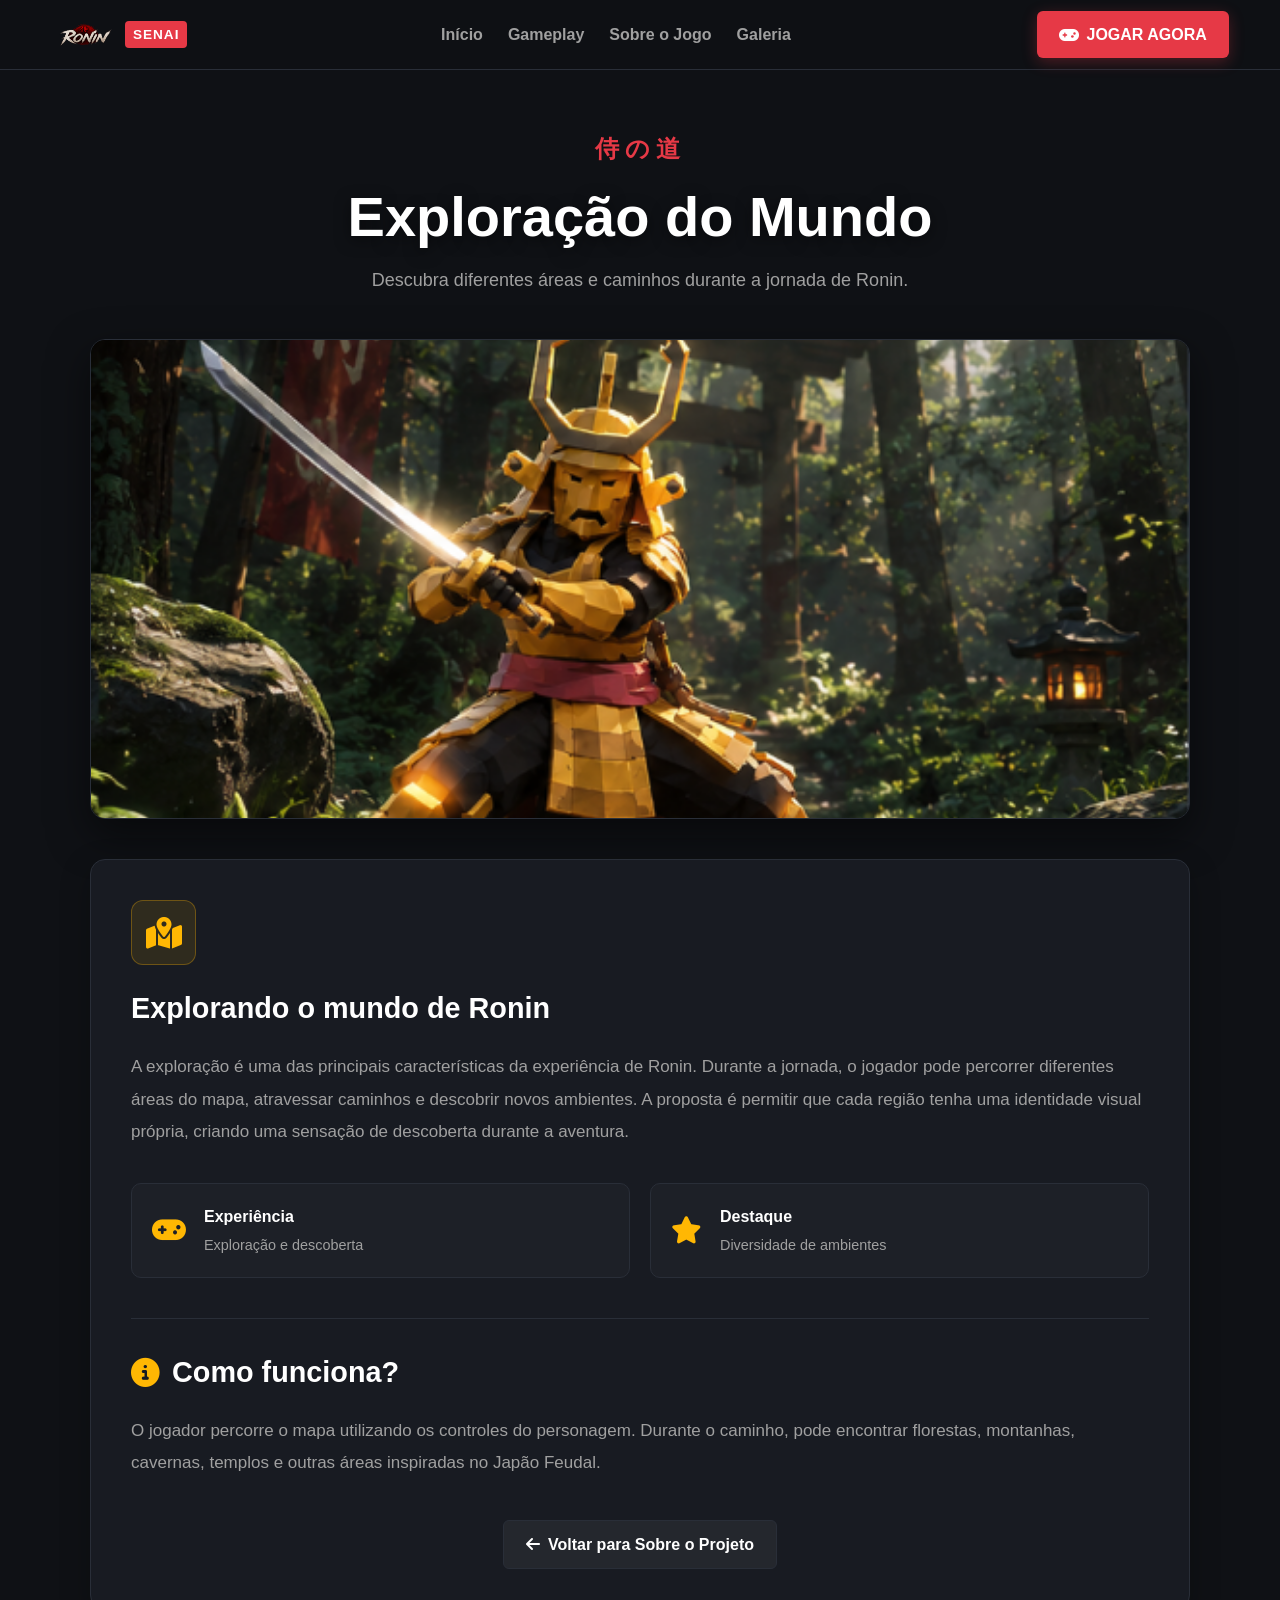
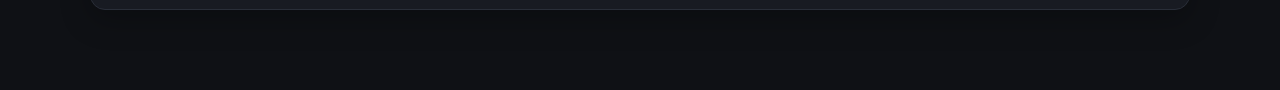
==== detalhes.html @ 8f9acdc6 "ronin" ====
<!DOCTYPE html>
<html lang="pt-BR">

<head>

    <meta charset="UTF-8">

    <meta name="viewport" content="width=device-width, initial-scale=1.0">

    <title>RONIN - Detalhes</title>

    <link rel="icon"
          type="image/png"
          href="capa-logo.img/icone_ronin.png">

    <link rel="stylesheet"
          href="style.css">

    <link rel="stylesheet"
          href="detalhes.css">

    <link rel="stylesheet"
          href="https://cdnjs.cloudflare.com/ajax/libs/font-awesome/6.4.0/css/all.min.css">

</head>


<body>


    <!-- =====================================================
         SAKURA
         ===================================================== -->

    <canvas id="sakuraCanvas"></canvas>


    <!-- =====================================================
         NAVBAR
         ===================================================== -->

    <nav class="navbar">

        <div class="logo">

            <img src="logo-ronin.img/logo.png"
                 alt="Logo SENAI"
                 class="senai-logo"
                 onerror="this.style.display='none'">

            <span class="senai-badge">
                SENAI
            </span>

            <span class="game-title">
              
            </span>

        </div>


        <ul class="nav-links">

            <li>
                <a href="index.html#inicio">
                    Início
                </a>
            </li>

            <li>
                <a href="index.html#gameplay">
                    Gameplay
                </a>
            </li>

            <li>
                <a href="index.html#sobre">
                    Sobre o Jogo
                </a>
            </li>

            <li>
                <a href="index.html#galeria">
                    Galeria
                </a>
            </li>

        </ul>


        <a href="https://drive.google.com/drive/folders/18boa3KaS38dM6yq_KR6sW7Q8WxPp-STQ?usp=drive_link"
           target="_blank"
           class="btn-primary">

            <i class="fa-solid fa-gamepad"></i>

            JOGAR AGORA

        </a>

    </nav>


    <!-- =====================================================
         CONTEÚDO
         ===================================================== -->

    <main class="detalhes-container">


        <!-- CABEÇALHO -->

        <header class="detalhes-header">

            <span class="sub-kanji" id="tema-kanji">
                侍の道
            </span>

            <h1 id="tema-titulo">
                Sobre Ronin
            </h1>

            <p id="tema-subtitulo">
                Conheça mais sobre este elemento do jogo.
            </p>

        </header>


        <!-- IMAGEM -->

        <div class="detalhes-imagem">

            <img id="tema-imagem"
                 src="capa.img/capa.png"
                 alt="Imagem do jogo Ronin">

        </div>


        <!-- TEXTO PRINCIPAL -->

        <section class="detalhes-texto">

            <div class="detalhes-icon">

                <i id="tema-icone"
                   class="fa-solid fa-scroll"></i>

            </div>


            <h2 id="tema-secao">
                Sobre este elemento
            </h2>


            <p id="tema-descricao">
                Carregando informações...
            </p>


            <!-- INFORMAÇÕES -->

            <div class="informacoes-grid">

                <div class="info-box">

                    <i class="fa-solid fa-gamepad"></i>

                    <div>

                        <strong>
                            Experiência
                        </strong>

                        <span id="tema-experiencia">
                            Exploração e aventura
                        </span>

                    </div>

                </div>


                <div class="info-box">

                    <i class="fa-solid fa-star"></i>

                    <div>

                        <strong>
                            Destaque
                        </strong>

                        <span id="tema-destaque">
                            Mundo inspirado no Japão Feudal
                        </span>

                    </div>

                </div>


            </div>


            <!-- COMO FUNCIONA -->

            <h2 class="subtitulo-detalhes">

                <i class="fa-solid fa-circle-info"></i>

                Como funciona?

            </h2>


            <p id="tema-como-funciona">
                Informações sobre o elemento do jogo.
            </p>


            <!-- VOLTAR -->

            <div class="detalhes-voltar">

                <a href="index.html#sobre"
                   class="btn-secondary">

                    <i class="fa-solid fa-arrow-left"></i>

                    Voltar para Sobre o Projeto

                </a>

            </div>

        </section>

    </main>


    <!-- =====================================================
         JAVASCRIPT
         ===================================================== -->

    <script src="detalhes.js"></script>

    <script src="main.js"></script>


</body>

</html>
---- style.css ----
/* ==========================================================================
   RONIN - O CAMINHO DO GUERREIRO
   STYLE.CSS COMPLETO
   ========================================================================== */


/* ==========================================================================
   1. VARIÁVEIS
   ========================================================================== */

   :root {
    --bg-dark: #0f1115;
    --bg-card: #181b22;
    --bg-card-hover: #1d2129;
    --bg-modal: #14171d;

    --red-primary: #e63946;
    --red-hover: #c1121f;

    --gold: #ffb703;
    --gold-hover: #ffc533;

    --text-main: #f1f1f1;
    --text-muted: #a0a0a0;

    --border-color: #292e38;

    --max-width: 1200px;
}


/* ==========================================================================
   2. RESET
   ========================================================================== */

* {
    margin: 0;
    padding: 0;
    box-sizing: border-box;

    font-family:
        'Segoe UI',
        Tahoma,
        Geneva,
        Verdana,
        sans-serif;
}

html {
    scroll-behavior: smooth;
    scroll-padding-top: 70px;
}

body {
    background-color: var(--bg-dark);
    color: var(--text-main);

    line-height: 1.6;

    overflow-x: hidden;
}

a {
    color: inherit;
}

img {
    max-width: 100%;
}


/* ==========================================================================
   3. NAVBAR
   ========================================================================== */

.navbar {
    position: fixed;

    top: 0;
    left: 0;

    width: 100%;
    height: 70px;

    display: flex;
    align-items: center;
    justify-content: space-between;

    padding: 0 4%;

    background: rgba(15, 17, 21, 0.96);

    backdrop-filter: blur(10px);

    border-bottom: 1px solid var(--border-color);

    z-index: 1000;
}


/* LOGO */

.logo {
    display: flex;
    align-items: center;

    gap: 8px;

    white-space: nowrap;
}

.senai-logo {
    height: 24px;
    width: auto;

    object-fit: contain;
}

.senai-badge {
    background: var(--red-primary);

    color: #fff;

    padding: 3px 8px;

    font-weight: 800;

    border-radius: 4px;

    font-size: 0.85rem;

    letter-spacing: 1px;
}

.game-title {
    font-size: 1.4rem;

    font-weight: 900;

    letter-spacing: 2px;

    color: #fff;
}


/* LINKS */

.nav-links {
    display: flex;
    align-items: center;

    list-style: none;

    gap: 25px;
}

.nav-links a {
    color: var(--text-muted);

    text-decoration: none;

    font-weight: 600;

    transition: color 0.3s ease;
}

.nav-links a:hover {
    color: var(--gold);
}


/* ==========================================================================
   4. BOTÕES
   ========================================================================== */

.btn-primary,
.btn-hero {
    background-color: var(--red-primary);

    color: #fff;

    border: none;

    padding: 11px 22px;

    font-weight: 700;

    border-radius: 6px;

    cursor: pointer;

    transition: all 0.3s ease;

    display: inline-flex;

    align-items: center;

    justify-content: center;

    gap: 8px;

    box-shadow:
        0 4px 15px rgba(230, 57, 70, 0.3);

    text-decoration: none;
}

.btn-primary:hover,
.btn-hero:hover {
    background-color: var(--red-hover);

    transform: translateY(-2px);

    box-shadow:
        0 6px 20px rgba(230, 57, 70, 0.5);
}

.btn-secondary {
    background: rgba(255, 255, 255, 0.05);

    color: #fff;

    border: 1px solid var(--border-color);

    padding: 11px 22px;

    border-radius: 6px;

    text-decoration: none;

    font-weight: 600;

    display: inline-flex;

    align-items: center;

    justify-content: center;

    gap: 8px;

    transition: all 0.3s ease;
}

.btn-secondary:hover {
    border-color: var(--gold);

    color: var(--gold);

    background: rgba(255, 183, 3, 0.1);
}


/* ==========================================================================
   5. HERO / BANNER
   ========================================================================== */

.hero {
    position: relative;

    width: 100%;

    height: calc(100vh - 70px);

    min-height: 600px;

    margin-top: 70px;

    display: flex;

    align-items: center;

    justify-content: center;

    text-align: center;

    overflow: hidden;

    padding: 0;
}


/* FUNDO */

.hero-bg-wrapper {
    position: absolute;

    inset: 0;

    width: 100%;
    height: 100%;

    z-index: 1;

    overflow: hidden;
}


/* IMAGEM DO BANNER */

.hero-bg-img {
    position: absolute;

    inset: 0;

    width: 100%;
    height: 100%;

    object-fit: cover;

    object-position: center center;

    transform: scale(1.03);
}


/* CAMADA ESCURA */

.hero-overlay {
    position: absolute;

    inset: 0;

    width: 100%;
    height: 100%;

    background:
        linear-gradient(
            to bottom,
            rgba(15, 17, 21, 0.15) 0%,
            rgba(15, 17, 21, 0.35) 45%,
            rgba(15, 17, 21, 0.85) 85%,
            var(--bg-dark) 100%
        );

    z-index: 2;
}


/* TEXTO */

.hero-content {
    position: relative;

    z-index: 3;

    width: 100%;

    max-width: 900px;

    padding: 20px;
}

.sub-kanji {
    display: block;

    color: var(--red-primary);

    font-size: 1.5rem;

    letter-spacing: 6px;

    font-weight: 800;

    margin-bottom: 8px;
}

.hero h1 {
    font-size: clamp(2.2rem, 5vw, 4rem);

    font-weight: 900;

    line-height: 1.1;

    letter-spacing: 2px;

    margin-bottom: 20px;

    color: #fff;

    text-shadow:
        0 4px 12px rgba(0, 0, 0, 0.9);
}

.hero p {
    max-width: 700px;

    margin: 0 auto 28px;

    font-size: 1.1rem;

    color: #e0e0e0;

    text-shadow:
        0 2px 5px rgba(0, 0, 0, 0.9);
}

.hero-buttons {
    display: flex;

    justify-content: center;

    align-items: center;

    gap: 15px;

    flex-wrap: wrap;
}


/* ==========================================================================
   6. SEÇÕES
   ========================================================================== */

.container {
    width: 100%;

    max-width: var(--max-width);

    margin: 0 auto;

    padding: 80px 5%;
}

.container h2 {
    font-size: 2rem;

    margin-bottom: 10px;

    display: flex;

    align-items: center;

    gap: 12px;

    color: #fff;
}

.container h2 i {
    color: var(--gold);
}

.subtitle {
    color: var(--text-muted);

    margin-bottom: 30px;
}


/* ==========================================================================
   7. GAMEPLAY / VÍDEO
   ========================================================================== */

.video-section {
    width: 100%;
}

.video-section h2 {
    margin-bottom: 30px;
}

.video-wrapper {
    width: 100%;
}

.trailer-container {
    width: 100%;

    max-width: 900px;

    margin: 0 auto;

    background: var(--bg-card);

    padding: 10px;

    border: 1px solid var(--border-color);

    border-radius: 12px;

    box-shadow:
        0 10px 30px rgba(0, 0, 0, 0.5);

    overflow: hidden;
}

.trailer-container video {
    width: 100%;

    display: block;

    border-radius: 8px;

    background: #000;

    max-height: 550px;
}


/* ==========================================================================
   8. CARDS
   ========================================================================== */

.cards-grid {
    width: 100%;

    display: grid;

    grid-template-columns:
        repeat(3, minmax(0, 1fr));

    gap: 24px;

    margin-top: 30px;
}


/* LINK */

.card-link {
    display: block;

    width: 100%;

    text-decoration: none;

    color: inherit;
}


/* CARD */

.card {
    width: 100%;

    min-height: 250px;

    background: var(--bg-card);

    padding: 30px;

    border-radius: 12px;

    border: 1px solid var(--border-color);

    display: flex;

    flex-direction: column;

    justify-content: flex-start;

    transition:
        transform 0.3s ease,
        border-color 0.3s ease,
        background 0.3s ease,
        box-shadow 0.3s ease;

    cursor: pointer;
}

.card-link:hover .card {
    transform: translateY(-7px);

    background: var(--bg-card-hover);

    border-color: var(--gold);

    box-shadow:
        0 12px 30px rgba(0, 0, 0, 0.35);
}


/* ÍCONE */

.card .icon {
    display: block;

    font-size: 2.2rem;

    color: var(--gold);

    margin-bottom: 20px;

    transition:
        transform 0.3s ease;
}

.card-link:hover .icon {
    transform: scale(1.1);
}


/* TÍTULO */

.card h3 {
    margin-bottom: 12px;

    font-size: 1.3rem;

    line-height: 1.3;

    color: #fff;
}


/* TEXTO */

.card p {
    color: var(--text-muted);

    font-size: 0.95rem;

    line-height: 1.7;
}


/* ==========================================================================
   9. GALERIA
   ========================================================================== */

#galeria {
    width: 100%;

    max-width: var(--max-width);

    margin: 0 auto;

    clear: both;
}

.gallery-grid {
    width: 100%;

    display: grid;

    grid-template-columns:
        repeat(3, minmax(0, 1fr));

    gap: 20px;

    margin-top: 30px;
}

.gallery-card {
    width: 100%;

    background: var(--bg-card);

    border-radius: 10px;

    overflow: hidden;

    border: 1px solid var(--border-color);

    transition:
        transform 0.3s ease,
        box-shadow 0.3s ease,
        border-color 0.3s ease;
}

.gallery-card:hover {
    transform: translateY(-5px);

    box-shadow:
        0 8px 25px rgba(0, 0, 0, 0.5);

    border-color: var(--gold);
}

.gallery-card img {
    width: 100%;

    height: 220px;

    object-fit: cover;

    display: block;

    cursor: zoom-in;

    transition:
        transform 0.4s ease,
        filter 0.3s ease;
}

.gallery-card:hover img {
    transform: scale(1.04);

    filter: brightness(1.08);
}

.gallery-card span {
    display: block;

    padding: 14px;

    font-size: 0.9rem;

    font-weight: 600;

    color: var(--text-main);

    text-align: center;

    background: var(--bg-card);
}


/* ==========================================================================
   10. MODAIS
   ========================================================================== */

.modal {
    display: none;

    position: fixed;

    inset: 0;

    width: 100%;
    height: 100%;

    background:
        rgba(0, 0, 0, 0.88);

    backdrop-filter: blur(5px);

    z-index: 2000;

    justify-content: center;

    align-items: center;

    padding: 20px;
}


/* ==========================================================================
   11. MODAL DO JOGO
   ========================================================================== */

.modal-content {
    background: var(--bg-modal);

    border: 1px solid var(--border-color);

    border-radius: 12px;

    width: 100%;

    max-width: 850px;

    padding: 20px;

    box-shadow:
        0 10px 30px rgba(0, 0, 0, 0.8);
}

.modal-header {
    display: flex;

    justify-content: space-between;

    align-items: center;

    margin-bottom: 15px;
}

.modal-header h3 {
    color: var(--gold);

    display: flex;

    align-items: center;

    gap: 10px;
}

.close-btn {
    background: none;

    border: none;

    color: var(--text-muted);

    font-size: 2rem;

    cursor: pointer;

    line-height: 1;

    transition: color 0.2s;
}

.close-btn:hover {
    color: var(--red-primary);
}


/* ==========================================================================
   12. CANVAS DO JOGO
   ========================================================================== */

.game-container {
    width: 100%;

    aspect-ratio: 16 / 9;

    background: #000;

    border-radius: 8px;

    overflow: hidden;

    box-shadow:
        inset 0 0 10px rgba(0, 0, 0, 0.8);
}

#gameCanvas {
    width: 100%;

    height: 100%;

    display: block;
}

.controls-info {
    margin-top: 15px;

    display: flex;

    gap: 25px;

    color: var(--text-muted);

    font-size: 0.9rem;

    background:
        rgba(0, 0, 0, 0.3);

    padding: 10px 15px;

    border-radius: 6px;
}


/* ==========================================================================
   13. MODAL DE IMAGEM DA GALERIA
   ========================================================================== */

/*
   O JavaScript coloca display: flex quando a imagem é aberta.
   Por isso não colocamos display:flex aqui.
*/

#modal-img {
    position: fixed;

    inset: 0;

    width: 100%;
    height: 100%;

    background:
        rgba(0, 0, 0, 0.94);

    backdrop-filter: blur(7px);

    z-index: 9999;

    align-items: center;

    justify-content: center;

    padding: 40px;

    cursor: zoom-out;
}


/* IMAGEM AMPLIADA */

#img-ampliada {
    display: block;

    max-width: 90vw;

    max-height: 88vh;

    width: auto;

    height: auto;

    object-fit: contain;

    border-radius: 12px;

    border: 2px solid var(--border-color);

    box-shadow:
        0 15px 50px rgba(0, 0, 0, 0.9);

    cursor: default;

    animation:
        aparecerImagem 0.3s ease;
}


/* BOTÃO X */

.close-btn-img {
    position: absolute;

    top: 20px;

    right: 30px;

    width: 50px;

    height: 50px;

    display: flex;

    align-items: center;

    justify-content: center;

    color: #fff;

    background:
        rgba(0, 0, 0, 0.45);

    border: 1px solid
        rgba(255, 255, 255, 0.2);

    border-radius: 50%;

    font-size: 38px;

    font-weight: 300;

    line-height: 1;

    cursor: pointer;

    z-index: 10000;

    transition:
        background 0.2s ease,
        color 0.2s ease,
        transform 0.2s ease;
}

.close-btn-img:hover {
    background: var(--red-primary);

    color: #fff;

    transform: scale(1.1);
}


/* ANIMAÇÃO */

@keyframes aparecerImagem {

    from {
        opacity: 0;

        transform:
            scale(0.75);
    }

    to {
        opacity: 1;

        transform:
            scale(1);
    }
}


/* ==========================================================================
   14. SAKURA
   ========================================================================== */

#sakuraCanvas {
    position: fixed;

    top: 0;
    left: 0;

    width: 100%;
    height: 100%;

    pointer-events: none;

    z-index: 10;
}


/* ==========================================================================
   15. PÁGINA DE DETALHES
   ========================================================================== */

.detalhes-container {
    width: 90%;

    max-width: 1100px;

    margin: 0 auto;

    padding:
        130px 0 80px;
}

.detalhes-header {
    text-align: center;

    margin-bottom: 45px;
}

.detalhes-header .sub-kanji {
    color: var(--red-primary);

    font-size: 1.5rem;

    letter-spacing: 5px;
}

.detalhes-header h1 {
    font-size:
        clamp(2.2rem, 5vw, 3.5rem);

    line-height: 1.2;

    margin: 15px 0;
}

.detalhes-header p {
    color: var(--text-muted);

    font-size: 18px;
}

.detalhes-imagem {
    width: 100%;

    height: 500px;

    overflow: hidden;

    border-radius: 15px;

    border: 1px solid var(--border-color);

    margin-bottom: 40px;

    background: #000;

    box-shadow:
        0 15px 40px rgba(0, 0, 0, 0.4);
}

.detalhes-imagem img {
    width: 100%;

    height: 100%;

    object-fit: cover;

    display: block;
}

.detalhes-texto {
    width: 100%;

    background: var(--bg-card);

    border: 1px solid var(--border-color);

    border-radius: 15px;

    padding: 40px;
}

.detalhes-texto h2 {
    color: #fff;

    margin-bottom: 20px;

    display: flex;

    align-items: center;

    gap: 12px;
}

.detalhes-texto h2 i {
    color: var(--gold);
}

.detalhes-texto p {
    color: var(--text-muted);

    font-size: 17px;

    line-height: 1.9;
}

.detalhes-voltar {
    text-align: center;

    margin-top: 40px;
}


/* ==========================================================================
   16. TABLET
   ========================================================================== */

@media (max-width: 900px) {

    .navbar {
        padding-left: 3%;
        padding-right: 3%;
    }

    .nav-links {
        gap: 15px;
    }

    .cards-grid {
        grid-template-columns:
            repeat(2, minmax(0, 1fr));
    }

    .gallery-grid {
        grid-template-columns:
            repeat(2, minmax(0, 1fr));
    }

    .detalhes-imagem {
        height: 400px;
    }

}


/* ==========================================================================
   17. CELULAR
   ========================================================================== */

@media (max-width: 768px) {

    .navbar {
        height: 65px;

        padding:
            0.8rem 4%;
    }

    .nav-links {
        display: none;
    }

    .game-title {
        font-size: 1.1rem;
    }

    .senai-logo {
        height: 20px;
    }

    .senai-badge {
        font-size: 0.75rem;
    }

    .btn-primary {
        padding: 8px 12px;

        font-size: 0.8rem;
    }


    /* HERO */

    .hero {
        height: calc(100vh - 65px);

        min-height: 520px;

        margin-top: 65px;
    }

    .hero-bg-img {
        transform: scale(1.05);
    }

    .hero h1 {
        font-size: 2rem;
    }

    .hero p {
        font-size: 1rem;
    }

    .hero-buttons {
        flex-direction: column;

        align-items: stretch;
    }

    .btn-hero,
    .btn-secondary {
        justify-content: center;
    }


    /* SEÇÕES */

    .container {
        padding:
            60px 5%;
    }

    .container h2 {
        font-size: 1.6rem;
    }


    /* CARDS */

    .cards-grid {
        grid-template-columns: 1fr;

        gap: 18px;
    }

    .card {
        min-height: auto;

        padding: 25px;
    }


    /* GALERIA */

    .gallery-grid {
        grid-template-columns: 1fr;

        gap: 18px;
    }

    .gallery-card img {
        height: 230px;
    }


    /* MODAL DO JOGO */

    .controls-info {
        flex-direction: column;

        gap: 8px;
    }

    .modal-content {
        padding: 15px;
    }

    .modal-header h3 {
        font-size: 1rem;
    }


    /* MODAL DA IMAGEM */

    #modal-img {
        padding: 20px;
    }

    #img-ampliada {
        max-width: 95vw;

        max-height: 82vh;

        border-radius: 8px;
    }

    .close-btn-img {
        top: 15px;

        right: 15px;

        width: 44px;

        height: 44px;

        font-size: 32px;
    }


    /* DETALHES */

    .detalhes-container {
        width: 92%;

        padding-top: 110px;
    }

    .detalhes-imagem {
        height: 300px;
    }

    .detalhes-texto {
        padding: 25px;
    }

    .detalhes-texto p {
        font-size: 15px;
    }

}


/* ==========================================================================
   18. TELAS MUITO PEQUENAS
   ========================================================================== */

@media (max-width: 480px) {

    .logo {
        gap: 5px;
    }

    .game-title {
        font-size: 0.9rem;

        letter-spacing: 1px;
    }

    .senai-badge {
        display: none;
    }

    .btn-primary {
        font-size: 0.7rem;

        padding: 7px 9px;
    }

    .hero h1 {
        font-size: 1.6rem;

        letter-spacing: 1px;
    }

    .sub-kanji {
        font-size: 1.2rem;

        letter-spacing: 4px;
    }

    .hero p {
        font-size: 0.9rem;
    }

    .card {
        padding: 25px;
    }

    .gallery-card img {
        height: 200px;
    }

    /* MODAL DA IMAGEM */

    #modal-img {
        padding: 10px;
    }

    #img-ampliada {
        max-width: 96vw;

        max-height: 78vh;
    }

    .close-btn-img {
        top: 10px;

        right: 10px;

        width: 40px;

        height: 40px;

        font-size: 28px;
    }

    .detalhes-header h1 {
        font-size: 2rem;
    }

    .detalhes-header p {
        font-size: 15px;
    }

    .detalhes-imagem {
        height: 240px;
    }

}
---- detalhes.css ----
/* ============================================================
   RONIN - PÁGINA DE DETALHES
   ============================================================ */


   .detalhes-container {

    width: 90%;

    max-width: 1100px;

    margin: 0 auto;

    padding: 130px 0 80px;

}


/* ============================================================
   CABEÇALHO
   ============================================================ */

.detalhes-header {

    text-align: center;

    margin-bottom: 45px;

}


.detalhes-header .sub-kanji {

    display: block;

    color: var(--red-primary);

    font-size: 1.5rem;

    font-weight: bold;

    letter-spacing: 6px;

    margin-bottom: 10px;

}


.detalhes-header h1 {

    font-size: clamp(2.2rem, 5vw, 3.5rem);

    line-height: 1.2;

    margin-bottom: 15px;

    color: #fff;

    text-shadow:
        0 4px 15px rgba(0, 0, 0, 0.5);

}


.detalhes-header p {

    color: var(--text-muted);

    font-size: 18px;

    max-width: 750px;

    margin: 0 auto;

}


/* ============================================================
   IMAGEM PRINCIPAL
   ============================================================ */

.detalhes-imagem {

    width: 100%;

    height: 480px;

    overflow: hidden;

    border-radius: 15px;

    border: 1px solid var(--border-color);

    margin-bottom: 40px;

    background: #000;

    box-shadow:
        0 15px 40px rgba(0, 0, 0, 0.5);

}


.detalhes-imagem img {

    width: 100%;

    height: 100%;

    object-fit: cover;

    display: block;

    transition: transform 0.5s ease;

}


.detalhes-imagem:hover img {

    transform: scale(1.03);

}


/* ============================================================
   ÁREA DE TEXTO
   ============================================================ */

.detalhes-texto {

    width: 100%;

    background: var(--bg-card);

    border: 1px solid var(--border-color);

    border-radius: 15px;

    padding: 40px;

    box-shadow:
        0 10px 30px rgba(0, 0, 0, 0.25);

}


.detalhes-icon {

    width: 65px;

    height: 65px;

    display: flex;

    align-items: center;

    justify-content: center;

    background: rgba(255, 183, 3, 0.1);

    border: 1px solid rgba(255, 183, 3, 0.3);

    border-radius: 12px;

    margin-bottom: 20px;

}


.detalhes-icon i {

    color: var(--gold);

    font-size: 2rem;

}


.detalhes-texto h2 {

    color: #fff;

    font-size: 1.8rem;

    margin-bottom: 20px;

    display: flex;

    align-items: center;

    gap: 12px;

}


.detalhes-texto h2 i {

    color: var(--gold);

}


.detalhes-texto > p {

    color: var(--text-muted);

    font-size: 17px;

    line-height: 1.9;

}


/* ============================================================
   INFORMAÇÕES
   ============================================================ */

.informacoes-grid {

    display: grid;

    grid-template-columns:
        repeat(2, minmax(0, 1fr));

    gap: 20px;

    margin: 35px 0 40px;

}


.info-box {

    display: flex;

    align-items: center;

    gap: 18px;

    background: rgba(255, 255, 255, 0.025);

    border: 1px solid var(--border-color);

    border-radius: 10px;

    padding: 20px;

}


.info-box > i {

    color: var(--gold);

    font-size: 1.7rem;

}


.info-box div {

    display: flex;

    flex-direction: column;

    gap: 4px;

}


.info-box strong {

    color: #fff;

    font-size: 1rem;

}


.info-box span {

    color: var(--text-muted);

    font-size: 0.9rem;

}


/* ============================================================
   SUBTÍTULO
   ============================================================ */

.subtitulo-detalhes {

    margin-top: 20px;

    padding-top: 30px;

    border-top: 1px solid var(--border-color);

}


/* ============================================================
   BOTÃO VOLTAR
   ============================================================ */

.detalhes-voltar {

    display: flex;

    justify-content: center;

    margin-top: 40px;

}


/* ============================================================
   SAKURA
   ============================================================ */

#sakuraCanvas {

    position: fixed;

    inset: 0;

    width: 100%;

    height: 100%;

    pointer-events: none;

    z-index: 10;

}


/* ============================================================
   RESPONSIVIDADE
   ============================================================ */

@media (max-width: 768px) {

    .detalhes-container {

        width: 92%;

        padding-top: 110px;

    }


    .detalhes-imagem {

        height: 300px;

    }


    .detalhes-texto {

        padding: 25px;

    }


    .detalhes-header h1 {

        font-size: 2.2rem;

    }


    .detalhes-header p {

        font-size: 15px;

    }


    .informacoes-grid {

        grid-template-columns: 1fr;

    }


    .detalhes-texto > p {

        font-size: 15px;

    }

}


@media (max-width: 480px) {

    .detalhes-container {

        padding-top: 100px;

    }


    .detalhes-imagem {

        height: 230px;

    }


    .detalhes-texto {

        padding: 20px;

    }


    .detalhes-header h1 {

        font-size: 1.8rem;

    }


    .detalhes-header .sub-kanji {

        font-size: 1.1rem;

        letter-spacing: 4px;

    }


    .info-box {

        padding: 15px;

    }

}
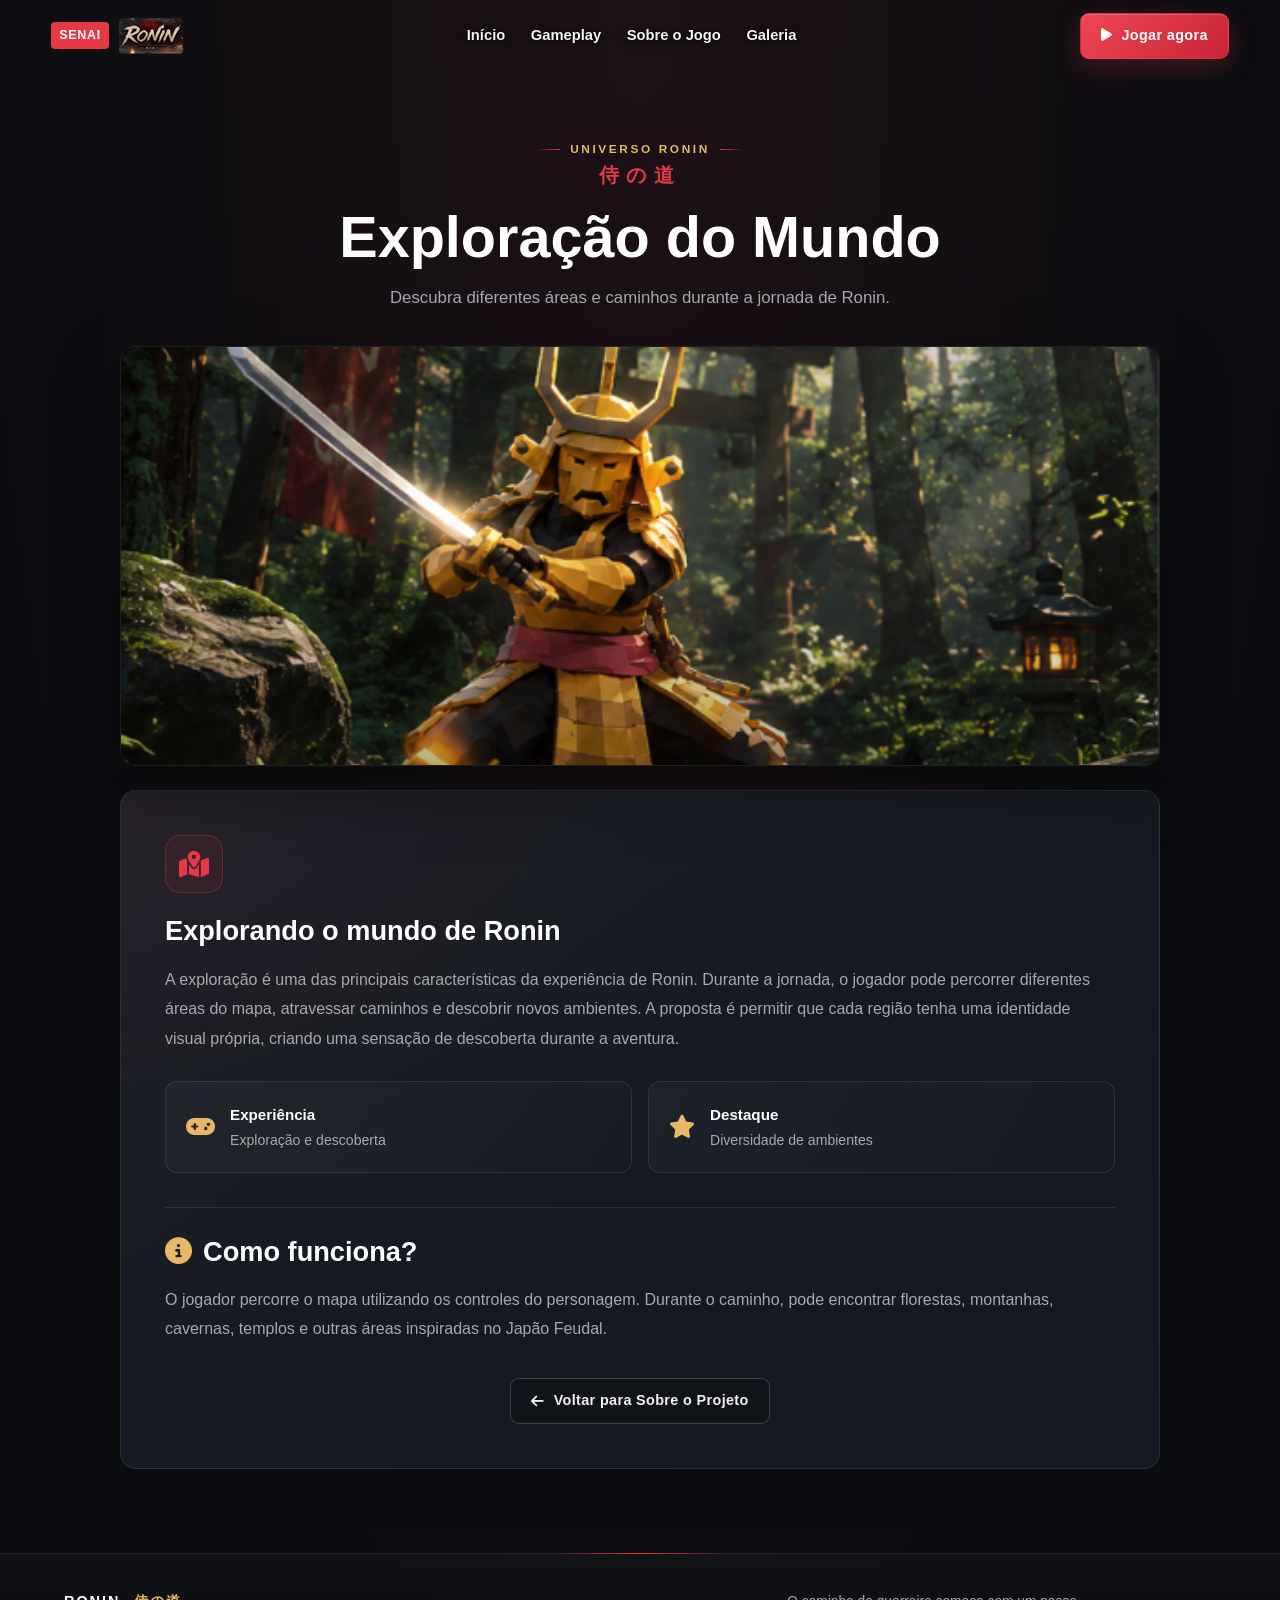
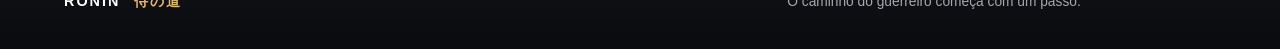
==== commit 27685684: "ronin" ====
--- a/detalhes.html
+++ b/detalhes.html
@@ -6,6 +6,10 @@
     <meta charset="UTF-8">
 
     <meta name="viewport" content="width=device-width, initial-scale=1.0">
+
+    <meta name="description" content="Saiba mais sobre os cenários, o combate e a aventura de Ronin: O Caminho do Guerreiro.">
+
+    <meta name="theme-color" content="#0b0d11">
 
     <title>RONIN - Detalhes</title>
 
@@ -24,42 +28,31 @@
 
 </head>
 
-
 <body>
 
-
-    <!-- =====================================================
+<!-- =====================================================
          SAKURA
          ===================================================== -->
 
     <canvas id="sakuraCanvas"></canvas>
 
-
-    <!-- =====================================================
+<!-- =====================================================
          NAVBAR
          ===================================================== -->
 
-    <nav class="navbar">
-
-        <div class="logo">
-
-            <img src="logo-ronin.img/logo.png"
-                 alt="Logo SENAI"
-                 class="senai-logo"
-                 onerror="this.style.display='none'">
-
+    <nav class="navbar" id="inicio">
+
+        <a class="logo" href="index.html#inicio" aria-label="Ronin — voltar ao início">
             <span class="senai-badge">
                 SENAI
             </span>
 
-            <span class="game-title">
-              
-            </span>
-
-        </div>
-
-
-        <ul class="nav-links">
+            <img src="capa-logo.img/icone_ronin.png"
+                 alt="Símbolo de Ronin">
+
+        </a>
+
+<ul class="nav-links" id="menu-principal">
 
             <li>
                 <a href="index.html#inicio">
@@ -87,30 +80,34 @@
 
         </ul>
 
-
-        <a href="https://drive.google.com/drive/folders/18boa3KaS38dM6yq_KR6sW7Q8WxPp-STQ?usp=drive_link"
+        <button class="menu-toggle" type="button" aria-label="Abrir menu" aria-expanded="false" aria-controls="menu-principal">
+            <span></span><span></span><span></span>
+        </button>
+
+<a href="https://drive.google.com/drive/folders/18boa3KaS38dM6yq_KR6sW7Q8WxPp-STQ?usp=drive_link"
            target="_blank"
+           rel="noopener noreferrer"
            class="btn-primary">
 
-            <i class="fa-solid fa-gamepad"></i>
-
-            JOGAR AGORA
+            <i class="fa-solid fa-play"></i>
+
+            Jogar agora
 
         </a>
 
     </nav>
 
-
-    <!-- =====================================================
+<!-- =====================================================
          CONTEÚDO
          ===================================================== -->
 
     <main class="detalhes-container">
 
-
-        <!-- CABEÇALHO -->
+<!-- CABEÇALHO -->
 
         <header class="detalhes-header">
+
+            <span class="detalhes-eyebrow">UNIVERSO RONIN</span>
 
             <span class="sub-kanji" id="tema-kanji">
                 侍の道
@@ -126,8 +123,7 @@
 
         </header>
 
-
-        <!-- IMAGEM -->
+<!-- IMAGEM -->
 
         <div class="detalhes-imagem">
 
@@ -137,8 +133,7 @@
 
         </div>
 
-
-        <!-- TEXTO PRINCIPAL -->
+<!-- TEXTO PRINCIPAL -->
 
         <section class="detalhes-texto">
 
@@ -149,18 +144,15 @@
 
             </div>
 
-
-            <h2 id="tema-secao">
+<h2 id="tema-secao">
                 Sobre este elemento
             </h2>
 
-
-            <p id="tema-descricao">
+<p id="tema-descricao">
                 Carregando informações...
             </p>
 
-
-            <!-- INFORMAÇÕES -->
+<!-- INFORMAÇÕES -->
 
             <div class="informacoes-grid">
 
@@ -182,8 +174,7 @@
 
                 </div>
 
-
-                <div class="info-box">
+<div class="info-box">
 
                     <i class="fa-solid fa-star"></i>
 
@@ -201,11 +192,9 @@
 
                 </div>
 
-
-            </div>
-
-
-            <!-- COMO FUNCIONA -->
+</div>
+
+<!-- COMO FUNCIONA -->
 
             <h2 class="subtitulo-detalhes">
 
@@ -215,13 +204,11 @@
 
             </h2>
 
-
-            <p id="tema-como-funciona">
+<p id="tema-como-funciona">
                 Informações sobre o elemento do jogo.
             </p>
 
-
-            <!-- VOLTAR -->
+<!-- VOLTAR -->
 
             <div class="detalhes-voltar">
 
@@ -240,16 +227,20 @@
 
     </main>
 
-
-    <!-- =====================================================
+    <footer class="site-footer">
+        <a href="index.html#inicio" class="footer-brand">RONIN <span>侍の道</span></a>
+        <p>O caminho do guerreiro começa com um passo.</p>
+    </footer>
+
+<!-- =====================================================
          JAVASCRIPT
          ===================================================== -->
 
+    <script src="game.js"></script>
     <script src="detalhes.js"></script>
 
     <script src="main.js"></script>
 
-
 </body>
 
-</html>+</html>
--- a/style.css
+++ b/style.css
@@ -1,1413 +1,1126 @@
-/* ==========================================================================
-   RONIN - O CAMINHO DO GUERREIRO
-   STYLE.CSS COMPLETO
-   ========================================================================== */
-
-
-/* ==========================================================================
-   1. VARIÁVEIS
-   ========================================================================== */
-
-   :root {
-    --bg-dark: #0f1115;
-    --bg-card: #181b22;
-    --bg-card-hover: #1d2129;
-    --bg-modal: #14171d;
-
-    --red-primary: #e63946;
-    --red-hover: #c1121f;
-
-    --gold: #ffb703;
-    --gold-hover: #ffc533;
-
-    --text-main: #f1f1f1;
-    --text-muted: #a0a0a0;
-
-    --border-color: #292e38;
-
-    --max-width: 1200px;
-}
-
-
-/* ==========================================================================
-   2. RESET
-   ========================================================================== */
-
-* {
-    margin: 0;
-    padding: 0;
+:root {
+    color-scheme: dark;
+    --bg: #0b0d11;
+    --surface: #141820;
+    --surface-raised: #1a2029;
+    --text: #f3f1ed;
+    --muted: #a6a8ad;
+    --red: #e63946;
+    --red-dark: #b92232;
+    --gold: #e9b866;
+    --line: rgba(255, 255, 255, 0.09);
+    --content-width: 1160px;
+    --nav-height: 72px;
+}
+
+*,
+*::before,
+*::after {
     box-sizing: border-box;
-
-    font-family:
-        'Segoe UI',
-        Tahoma,
-        Geneva,
-        Verdana,
-        sans-serif;
 }
 
 html {
     scroll-behavior: smooth;
-    scroll-padding-top: 70px;
+    scroll-padding-top: calc(var(--nav-height) + 32px);
 }
 
 body {
-    background-color: var(--bg-dark);
-    color: var(--text-main);
-
-    line-height: 1.6;
-
+    min-width: 320px;
+    margin: 0;
     overflow-x: hidden;
+    background: var(--bg);
+    background-image: radial-gradient(ellipse at 50% 0, rgba(230, 57, 70, 0.08), transparent 42rem);
+    color: var(--text);
+    font-family: "Segoe UI", Tahoma, Geneva, Verdana, sans-serif;
+    line-height: 1.65;
+    -webkit-font-smoothing: antialiased;
+}
+
+body.is-modal-open {
+    overflow: hidden;
 }
 
 a {
     color: inherit;
 }
 
+button,
+input,
+video {
+    font: inherit;
+}
+
+button {
+    color: inherit;
+}
+
 img {
+    display: block;
     max-width: 100%;
 }
 
-
-/* ==========================================================================
-   3. NAVBAR
-   ========================================================================== */
-
+:focus-visible {
+    outline: 2px solid var(--gold);
+    outline-offset: 4px;
+}
+
+::selection {
+    color: #fff;
+    background: var(--red-dark);
+}
+
+/* Navegação */
 .navbar {
     position: fixed;
-
-    top: 0;
-    left: 0;
-
-    width: 100%;
-    height: 70px;
-
+    z-index: 1000;
+    inset: 0 0 auto;
     display: flex;
     align-items: center;
     justify-content: space-between;
-
-    padding: 0 4%;
-
-    background: rgba(15, 17, 21, 0.96);
-
-    backdrop-filter: blur(10px);
-
-    border-bottom: 1px solid var(--border-color);
-
-    z-index: 1000;
-}
-
-
-/* LOGO */
+    height: var(--nav-height);
+    padding: 0 clamp(18px, 4vw, 64px);
+    border-bottom: 1px solid var(--line);
+    background: rgba(11, 13, 17, 0.84);
+    backdrop-filter: blur(16px);
+    transition: background-color 0.3s ease, box-shadow 0.3s ease;
+}
+
+.navbar:not(.is-scrolled) {
+    border-bottom-color: transparent;
+    background: transparent;
+    backdrop-filter: none;
+}
+
+.navbar .logo,
+.navbar .nav-links {
+    transition: opacity 0.25s ease, transform 0.25s ease, visibility 0.25s ease;
+}
+
+.navbar.is-scrolled {
+    background: rgba(11, 13, 17, 0.97);
+    box-shadow: 0 10px 35px rgba(0, 0, 0, 0.25);
+}
 
 .logo {
     display: flex;
+    flex: 0 0 auto;
     align-items: center;
-
-    gap: 8px;
-
+    gap: 10px;
     white-space: nowrap;
-}
-
-.senai-logo {
-    height: 24px;
-    width: auto;
-
-    object-fit: contain;
+    text-decoration: none;
+}
+
+.logo > img {
+    width: 64px;
+    height: 38px;
+    border-radius: 5px;
+    object-fit: cover;
 }
 
 .senai-badge {
-    background: var(--red-primary);
-
-    color: #fff;
-
     padding: 3px 8px;
-
-    font-weight: 800;
-
     border-radius: 4px;
-
-    font-size: 0.85rem;
-
-    letter-spacing: 1px;
-}
-
-.game-title {
-    font-size: 1.4rem;
-
-    font-weight: 900;
-
-    letter-spacing: 2px;
-
-    color: #fff;
-}
-
-
-/* LINKS */
+    background: var(--red);
+    color: #fff;
+    font-size: 0.78rem;
+    font-weight: 850;
+    letter-spacing: 0.06em;
+}
 
 .nav-links {
     display: flex;
     align-items: center;
-
+    gap: clamp(16px, 2vw, 28px);
+    margin: 0;
+    padding: 0;
     list-style: none;
-
-    gap: 25px;
 }
 
 .nav-links a {
-    color: var(--text-muted);
-
+    position: relative;
+    color: rgba(255, 255, 255, 0.96);
+    font-size: 0.92rem;
+    font-weight: 650;
+    text-shadow: 0 2px 8px rgba(0, 0, 0, 0.95), 0 0 2px rgba(0, 0, 0, 0.9);
     text-decoration: none;
-
-    font-weight: 600;
-
-    transition: color 0.3s ease;
-}
-
-.nav-links a:hover {
-    color: var(--gold);
-}
-
-
-/* ==========================================================================
-   4. BOTÕES
-   ========================================================================== */
+    transition: color 0.2s ease;
+}
+
+.nav-links a::after {
+    position: absolute;
+    right: 0;
+    bottom: -7px;
+    left: 0;
+    height: 2px;
+    background: var(--red);
+    content: "";
+    transform: scaleX(0);
+    transform-origin: left;
+    transition: transform 0.22s ease;
+}
+
+.nav-links a:hover,
+.nav-links a:focus-visible {
+    color: var(--text);
+}
+
+.nav-links a:hover::after,
+.nav-links a:focus-visible::after {
+    transform: scaleX(1);
+}
+
+.menu-toggle {
+    display: none;
+    width: 44px;
+    height: 44px;
+    padding: 10px;
+    border: 1px solid var(--line);
+    border-radius: 10px;
+    background: rgba(255, 255, 255, 0.04);
+    cursor: pointer;
+}
+
+.menu-toggle span {
+    display: block;
+    height: 2px;
+    margin: 5px 0;
+    border-radius: 2px;
+    background: var(--text);
+    transition: transform 0.2s ease, opacity 0.2s ease;
+}
+
+.menu-toggle[aria-expanded="true"] span:first-child {
+    transform: translateY(7px) rotate(45deg);
+}
+
+.menu-toggle[aria-expanded="true"] span:nth-child(2) {
+    opacity: 0;
+}
+
+.menu-toggle[aria-expanded="true"] span:last-child {
+    transform: translateY(-7px) rotate(-45deg);
+}
+
+/* Botões */
+.btn-primary,
+.btn-hero,
+.btn-secondary {
+    position: relative;
+    isolation: isolate;
+    display: inline-flex;
+    align-items: center;
+    justify-content: center;
+    gap: 9px;
+    min-height: 46px;
+    padding: 10px 20px;
+    overflow: hidden;
+    border: 1px solid transparent;
+    border-radius: 9px;
+    cursor: pointer;
+    font-size: 0.9rem;
+    font-weight: 750;
+    letter-spacing: 0.025em;
+    text-decoration: none;
+    transition: color 0.22s ease, background 0.22s ease, border-color 0.22s ease, transform 0.22s ease, box-shadow 0.22s ease;
+}
+
+.btn-primary::before,
+.btn-hero::before,
+.btn-secondary::before {
+    position: absolute;
+    z-index: -1;
+    inset: 0;
+    background: linear-gradient(110deg, transparent 20%, rgba(255, 255, 255, 0.18) 50%, transparent 80%);
+    content: "";
+    pointer-events: none;
+    transform: translateX(-130%);
+    transition: transform 0.5s ease;
+}
+
+.btn-primary:hover::before,
+.btn-hero:hover::before,
+.btn-secondary:hover::before {
+    transform: translateX(130%);
+}
 
 .btn-primary,
 .btn-hero {
-    background-color: var(--red-primary);
-
-    color: #fff;
-
-    border: none;
-
-    padding: 11px 22px;
-
-    font-weight: 700;
-
-    border-radius: 6px;
-
-    cursor: pointer;
-
-    transition: all 0.3s ease;
-
-    display: inline-flex;
-
-    align-items: center;
-
-    justify-content: center;
-
-    gap: 8px;
-
-    box-shadow:
-        0 4px 15px rgba(230, 57, 70, 0.3);
-
-    text-decoration: none;
+    background: linear-gradient(135deg, #ef4652, #c72537);
+    box-shadow: 0 8px 24px rgba(230, 57, 70, 0.22), inset 0 1px rgba(255, 255, 255, 0.15);
+    color: #fff;
 }
 
 .btn-primary:hover,
 .btn-hero:hover {
-    background-color: var(--red-hover);
-
     transform: translateY(-2px);
-
-    box-shadow:
-        0 6px 20px rgba(230, 57, 70, 0.5);
+    background: linear-gradient(135deg, #fa5661, #d52c3e);
+    box-shadow: 0 12px 28px rgba(230, 57, 70, 0.32), inset 0 1px rgba(255, 255, 255, 0.2);
 }
 
 .btn-secondary {
-    background: rgba(255, 255, 255, 0.05);
-
-    color: #fff;
-
-    border: 1px solid var(--border-color);
-
-    padding: 11px 22px;
-
-    border-radius: 6px;
-
-    text-decoration: none;
-
-    font-weight: 600;
-
-    display: inline-flex;
-
-    align-items: center;
-
-    justify-content: center;
-
-    gap: 8px;
-
-    transition: all 0.3s ease;
+    border-color: rgba(255, 255, 255, 0.2);
+    background: rgba(15, 17, 21, 0.62);
+    color: var(--text);
+    backdrop-filter: blur(8px);
 }
 
 .btn-secondary:hover {
+    transform: translateY(-2px);
     border-color: var(--gold);
-
+    background: rgba(233, 184, 102, 0.1);
     color: var(--gold);
-
-    background: rgba(255, 183, 3, 0.1);
-}
-
-
-/* ==========================================================================
-   5. HERO / BANNER
-   ========================================================================== */
-
+}
+
+.navbar > .btn-primary {
+    min-height: 46px;
+    border-color: transparent;
+    background: linear-gradient(135deg, #ef4652, #c72537);
+    box-shadow: 0 8px 24px rgba(230, 57, 70, 0.22), inset 0 1px rgba(255, 255, 255, 0.15);
+    color: #fff;
+    letter-spacing: 0.025em;
+}
+
+.navbar > .btn-primary::before {
+    background: linear-gradient(110deg, transparent 20%, rgba(255, 255, 255, 0.18) 50%, transparent 80%);
+}
+
+.navbar > .btn-primary i {
+    color: #fff;
+    transition: color 0.22s ease, transform 0.22s ease;
+}
+
+.navbar > .btn-primary:hover {
+    transform: translateY(-2px);
+    border-color: transparent;
+    background: linear-gradient(135deg, #fa5661, #d52c3e);
+    box-shadow: 0 12px 28px rgba(230, 57, 70, 0.32), inset 0 1px rgba(255, 255, 255, 0.2);
+    color: #fff;
+}
+
+.navbar > .btn-primary:hover i {
+    transform: translateY(-1px) rotate(-8deg);
+    color: #fff;
+}
+
+.btn-primary:active,
+.btn-hero:active,
+.btn-secondary:active {
+    transform: translateY(0) scale(0.98);
+}
+
+/* Capa */
 .hero {
     position: relative;
-
-    width: 100%;
-
-    height: calc(100vh - 70px);
-
-    min-height: 600px;
-
-    margin-top: 70px;
-
-    display: flex;
-
-    align-items: center;
-
-    justify-content: center;
-
+    display: grid;
+    min-height: max(620px, 100svh);
+    margin-top: 0;
+    padding: calc(var(--nav-height) + 30px) 20px 52px;
+    overflow: hidden;
+    place-items: center;
     text-align: center;
-
+}
+
+.hero-bg-wrapper,
+.hero-bg-wrapper::after {
+    position: absolute;
+    inset: 0;
+}
+
+.hero-bg-wrapper {
+    z-index: 0;
     overflow: hidden;
-
-    padding: 0;
-}
-
-
-/* FUNDO */
-
-.hero-bg-wrapper {
-    position: absolute;
-
-    inset: 0;
-
+}
+
+.hero-bg-wrapper::after {
+    background: linear-gradient(90deg, rgba(8, 10, 13, 0.12), transparent 78%), linear-gradient(to bottom, rgba(11, 13, 17, 0.12) 5%, rgba(11, 13, 17, 0.16) 55%, rgba(11, 13, 17, 0.7) 100%);
+    content: "";
+}
+
+.hero-bg-img {
     width: 100%;
     height: 100%;
-
+    object-fit: cover;
+    object-position: center top;
+}
+
+.hero-content {
+    position: relative;
     z-index: 1;
-
+    width: min(100%, 780px);
+    margin-top: 30px;
+    animation: hero-enter 0.75s 0.1s both cubic-bezier(0.2, 0.7, 0.2, 1);
+}
+
+.sub-kanji {
+    display: block;
+    margin-bottom: 12px;
+    color: var(--red);
+    font-size: 1.25rem;
+    font-weight: 800;
+    letter-spacing: 0.38em;
+}
+
+.hero h1 {
+    max-width: 850px;
+    margin: 0 auto 18px;
+    color: #fff;
+    font-family: Georgia, "Times New Roman", serif;
+    font-size: clamp(2.4rem, 5.1vw, 4.1rem);
+    font-weight: 900;
+    letter-spacing: 0.015em;
+    line-height: 1.08;
+    text-wrap: balance;
+    text-shadow: 0 5px 28px rgba(0, 0, 0, 0.82);
+}
+
+.hero p {
+    max-width: 650px;
+    margin: 0 auto 28px;
+    color: rgba(255, 255, 255, 0.84);
+    font-size: clamp(1rem, 1.6vw, 1.12rem);
+    text-shadow: 0 2px 10px rgba(0, 0, 0, 0.7);
+}
+
+.hero h1::after {
+    display: block;
+    width: 150px;
+    height: 5px;
+    margin: 10px auto 0;
+    border-radius: 50%;
+    background: var(--red);
+    content: "";
+}
+
+.hero-buttons {
+    display: flex;
+    flex-wrap: wrap;
+    align-items: center;
+    justify-content: center;
+    gap: 12px;
+}
+
+/* Conteúdo principal */
+.container {
+    width: min(100%, var(--content-width));
+    margin-inline: auto;
+    padding: clamp(64px, 8vw, 100px) clamp(20px, 5vw, 60px);
+}
+
+.container + .container {
+    border-top: 1px solid var(--line);
+}
+
+.container h2 {
+    display: flex;
+    align-items: center;
+    gap: 12px;
+    margin: 0 0 8px;
+    color: #fff;
+    font-size: clamp(1.55rem, 3vw, 2rem);
+    letter-spacing: -0.025em;
+    line-height: 1.25;
+}
+
+.container h2 i {
+    color: var(--gold);
+    filter: drop-shadow(0 0 12px rgba(233, 184, 102, 0.2));
+}
+
+.subtitle {
+    max-width: 680px;
+    margin: 0 0 30px;
+    color: var(--muted);
+    line-height: 1.8;
+}
+
+.video-section {
+    position: relative;
+    isolation: isolate;
+}
+
+.video-section::before {
+    position: absolute;
+    z-index: -1;
+    top: 0;
+    left: 50%;
+    width: min(80vw, 900px);
+    height: 360px;
+    border-radius: 50%;
+    background: radial-gradient(ellipse, rgba(190, 35, 48, 0.12), transparent 70%);
+    content: "";
+    filter: blur(24px);
+    pointer-events: none;
+    transform: translateX(-50%);
+}
+
+.video-heading {
+    margin: 0 auto 34px;
+    text-align: center;
+}
+
+.video-heading .section-eyebrow {
+    display: inline-flex;
+    align-items: center;
+    gap: 10px;
+    margin-bottom: 10px;
+    color: var(--gold);
+    font-size: 0.76rem;
+    font-weight: 800;
+    letter-spacing: 0.24em;
+}
+
+.video-heading .section-eyebrow::before,
+.video-heading .section-eyebrow::after {
+    width: 25px;
+    height: 1px;
+    background: linear-gradient(90deg, transparent, var(--red));
+    content: "";
+}
+
+.video-heading .section-eyebrow::after {
+    transform: rotate(180deg);
+}
+
+.video-heading h2 {
+    justify-content: center;
+    margin-bottom: 12px;
+    font-family: Georgia, "Times New Roman", serif;
+    font-size: clamp(1.8rem, 4vw, 2.65rem);
+    letter-spacing: 0.01em;
+}
+
+.video-heading h2 i {
+    color: var(--red);
+}
+
+.video-heading .subtitle {
+    max-width: 620px;
+    margin: 0 auto;
+}
+
+.trailer-container {
+    position: relative;
+    width: min(100%, 1000px);
+    margin-inline: auto;
+    padding: 7px;
     overflow: hidden;
-}
-
-
-/* IMAGEM DO BANNER */
-
-.hero-bg-img {
+    border: 1px solid rgba(233, 184, 102, 0.26);
+    border-radius: 18px;
+    background: linear-gradient(135deg, rgba(233, 184, 102, 0.22), rgba(230, 57, 70, 0.16) 42%, rgba(255, 255, 255, 0.04));
+    box-shadow: 0 28px 70px rgba(0, 0, 0, 0.45), 0 0 44px rgba(190, 35, 48, 0.09);
+}
+
+.trailer-container::before {
     position: absolute;
-
+    z-index: 1;
+    inset: 7px;
+    border: 1px solid rgba(255, 255, 255, 0.1);
+    border-radius: 12px;
+    content: "";
+    pointer-events: none;
+}
+
+.trailer-container video {
+    display: block;
+    width: 100%;
+    aspect-ratio: 16 / 9;
+    border-radius: 12px;
+    background: #000;
+    object-fit: cover;
+}
+
+/* Cartões de conteúdo */
+.cards-grid {
+    display: grid;
+    grid-template-columns: repeat(3, minmax(0, 1fr));
+    gap: clamp(14px, 2vw, 22px);
+    margin-top: 30px;
+}
+
+.card-link {
+    display: block;
+    min-width: 0;
+    color: inherit;
+    text-decoration: none;
+}
+
+.card {
+    position: relative;
+    display: flex;
+    min-height: 255px;
+    height: 100%;
+    flex-direction: column;
+    padding: clamp(22px, 3vw, 30px);
+    border: 1px solid var(--line);
+    border-radius: 14px;
+    background: linear-gradient(145deg, rgba(255, 255, 255, 0.045), transparent 65%), var(--surface);
+    transition: transform 0.25s ease, border-color 0.25s ease, background-color 0.25s ease, box-shadow 0.25s ease;
+}
+
+.card::after {
+    position: absolute;
+    right: 20px;
+    bottom: 16px;
+    color: var(--gold);
+    content: "→";
+    opacity: 0;
+    transform: translate(-5px, 5px);
+    transition: opacity 0.22s ease, transform 0.22s ease;
+}
+
+.card-link:hover .card,
+.card-link:focus-visible .card {
+    transform: translateY(-6px);
+    border-color: rgba(233, 184, 102, 0.48);
+    background-color: var(--surface-raised);
+    box-shadow: 0 20px 42px rgba(0, 0, 0, 0.28), 0 0 26px rgba(233, 184, 102, 0.05);
+}
+
+.card-link:hover .card::after,
+.card-link:focus-visible .card::after {
+    opacity: 1;
+    transform: translate(0, 0);
+}
+
+.card .icon {
+    display: grid;
+    width: 54px;
+    height: 54px;
+    margin-bottom: 20px;
+    border: 1px solid rgba(233, 184, 102, 0.2);
+    border-radius: 14px;
+    background: rgba(233, 184, 102, 0.08);
+    color: var(--gold);
+    font-size: 1.55rem;
+    place-items: center;
+    transition: transform 0.25s ease;
+}
+
+.card-link:hover .icon {
+    transform: scale(1.06);
+}
+
+.card h3 {
+    margin: 0 0 10px;
+    color: #fff;
+    font-size: 1.15rem;
+    line-height: 1.35;
+}
+
+.card p {
+    margin: 0;
+    color: var(--muted);
+    font-size: 0.94rem;
+    line-height: 1.7;
+}
+
+/* Sobre o projeto: destaque editorial inspirado na referência */
+#sobre {
+    width: min(100%, 1180px);
+    padding-top: clamp(78px, 10vw, 112px);
+    padding-bottom: clamp(72px, 9vw, 100px);
+    text-align: center;
+}
+
+#sobre .section-eyebrow {
+    display: inline-flex;
+    align-items: center;
+    gap: 10px;
+    margin-bottom: 10px;
+    color: var(--gold);
+    font-size: 0.76rem;
+    font-weight: 800;
+    letter-spacing: 0.24em;
+}
+
+#sobre .section-eyebrow::before,
+#sobre .section-eyebrow::after {
+    width: 25px;
+    height: 1px;
+    background: linear-gradient(90deg, transparent, var(--red));
+    content: "";
+}
+
+#sobre .section-eyebrow::after {
+    transform: rotate(180deg);
+}
+
+#sobre h2 {
+    display: flex;
+    align-items: center;
+    justify-content: center;
+    gap: 12px;
+    margin: 0 auto 12px;
+    font-family: Georgia, "Times New Roman", serif;
+    font-size: clamp(1.8rem, 4vw, 2.65rem);
+    letter-spacing: 0.01em;
+}
+
+#sobre h2 > i {
+    flex: 0 0 auto;
+    color: var(--red);
+}
+
+#sobre .subtitle {
+    max-width: 620px;
+    margin: 0 auto 26px;
+    color: #e0e2e5;
+    font-size: 1.02rem;
+    text-align: center;
+}
+
+#sobre .cards-grid {
+    gap: clamp(14px, 1.5vw, 20px);
+    margin-top: 0;
+}
+
+#sobre .card {
+    min-height: 236px;
+    padding: 23px 27px;
+    overflow: hidden;
+    border-color: rgba(255, 255, 255, 0.13);
+    border-radius: 15px;
+    background: linear-gradient(145deg, rgba(255, 255, 255, 0.035), transparent 62%), rgba(12, 14, 17, 0.9);
+    box-shadow: inset 0 -1px rgba(220, 36, 48, 0.72);
+}
+
+#sobre .card::before {
+    position: absolute;
+    right: 0;
+    bottom: 0;
+    width: 38%;
+    height: 3px;
+    border-radius: 3px 0 12px;
+    background: linear-gradient(90deg, transparent, var(--red));
+    content: "";
+}
+
+#sobre .card .icon {
+    width: 62px;
+    height: 62px;
+    margin-bottom: 13px;
+    border-color: rgba(233, 184, 102, 0.34);
+    border-radius: 16px;
+    background: linear-gradient(145deg, rgba(233, 184, 102, 0.12), rgba(255, 255, 255, 0.025));
+    font-size: 1.65rem;
+}
+
+#sobre .card h3 {
+    margin-bottom: 7px;
+    font-family: Georgia, "Times New Roman", serif;
+    font-size: 1.2rem;
+}
+
+#sobre .card h3::after {
+    display: block;
+    width: 34px;
+    height: 3px;
+    margin-top: 7px;
+    border-radius: 5px;
+    background: var(--red);
+    content: "";
+}
+
+#sobre .card p {
+    font-size: 0.93rem;
+    line-height: 1.62;
+}
+
+#sobre .card-link:hover .card,
+#sobre .card-link:focus-visible .card {
+    border-color: rgba(233, 184, 102, 0.42);
+    box-shadow: inset 0 -1px var(--red), 0 18px 38px rgba(0, 0, 0, 0.3);
+}
+
+/* Galeria */
+.gallery-heading {
+    margin: 0 auto 28px;
+    text-align: center;
+}
+
+.gallery-eyebrow {
+    display: inline-flex;
+    align-items: center;
+    gap: 10px;
+    margin-bottom: 10px;
+    color: var(--gold);
+    font-size: 0.76rem;
+    font-weight: 800;
+    letter-spacing: 0.24em;
+}
+
+.gallery-eyebrow::before,
+.gallery-eyebrow::after {
+    width: 25px;
+    height: 1px;
+    background: linear-gradient(90deg, transparent, var(--red));
+    content: "";
+}
+.gallery-eyebrow::after { transform: rotate(180deg); }
+.gallery-heading .gallery-title { justify-content: center; }
+.gallery-heading .gallery-title i { color: var(--red); filter: drop-shadow(0 0 12px rgba(230, 57, 70, 0.28)); }
+.gallery-heading .subtitle { max-width: 620px; margin: 0 auto; }
+
+.gallery-intro {
+    display: flex;
+    align-items: center;
+    justify-content: space-between;
+    gap: 12px;
+    margin-top: 24px;
+    padding: 13px 16px;
+    border: 1px solid var(--line);
+    border-left: 3px solid var(--red);
+    border-radius: 10px;
+    background: linear-gradient(100deg, rgba(233, 184, 102, 0.08), rgba(255, 255, 255, 0.015));
+    color: var(--muted);
+    font-size: 0.88rem;
+}
+
+.gallery-intro span:first-child { color: var(--text); font-weight: 700; }
+.gallery-intro i { margin-right: 7px; color: var(--gold); }
+
+.gallery-grid {
+    display: grid;
+    grid-template-columns: repeat(3, minmax(0, 1fr));
+    gap: clamp(14px, 2vw, 22px);
+    margin-top: 30px;
+}
+
+.gallery-card {
+    position: relative;
+    display: block;
+    width: 100%;
+    min-width: 0;
+    padding: 0;
+    overflow: hidden;
+    border: 1px solid var(--line);
+    border-radius: 14px;
+    background: var(--surface);
+    color: inherit;
+    cursor: pointer;
+    font: inherit;
+    text-align: left;
+    transition: transform 0.24s ease, border-color 0.24s ease, box-shadow 0.24s ease;
+}
+
+.gallery-card::before {
+    position: absolute;
+    z-index: 2;
     inset: 0;
-
+    border-radius: inherit;
+    background-image:
+        linear-gradient(var(--red), var(--red)),
+        linear-gradient(var(--red), var(--red)),
+        linear-gradient(var(--red), var(--red)),
+        linear-gradient(var(--red), var(--red));
+    background-repeat: no-repeat;
+    background-position: center bottom, right bottom, right top, left top;
+    background-size: 0 2px, 2px 0, 0 2px, 2px 0;
+    content: "";
+    pointer-events: none;
+    transition: background-size 0.34s ease-out;
+}
+
+.gallery-card:hover,
+.gallery-card:focus-visible {
+    transform: translateY(-5px);
+    border-color: rgba(230, 57, 70, 0.55);
+    box-shadow: 0 18px 40px rgba(0, 0, 0, 0.3);
+}
+
+.gallery-card:hover::before,
+.gallery-card:focus-visible::before { background-size: 56% 2px, 2px 38%, 43% 2px, 2px 29%; }
+
+.gallery-card img {
+    width: 100%;
+    height: clamp(180px, 20vw, 245px);
+    object-fit: cover;
+    cursor: pointer;
+    transition: transform 0.35s ease, filter 0.25s ease;
+}
+
+.gallery-card::after {
+    position: absolute;
+    z-index: 3;
+    top: 12px;
+    left: 12px;
+    padding: 5px 9px;
+    border: 1px solid rgba(255, 255, 255, 0.22);
+    border-radius: 20px;
+    background: rgba(8, 10, 13, 0.68);
+    color: #fff;
+    content: "RONIN  /  CAPTURA";
+    font-size: 0.61rem;
+    font-weight: 750;
+    letter-spacing: 0.09em;
+    pointer-events: none;
+    backdrop-filter: blur(8px);
+}
+
+.gallery-card:hover img {
+    transform: scale(1.035);
+    filter: brightness(1.06);
+}
+
+.gallery-card:focus-visible { outline: 2px solid var(--red); outline-offset: 4px; }
+
+.gallery-card span {
+    display: block;
+    padding: 14px 16px;
+    color: var(--text);
+    font-size: 0.92rem;
+    font-weight: 650;
+}
+
+/* Visualizador de imagens */
+[hidden] {
+    display: none !important;
+}
+
+.image-modal {
+    position: fixed; z-index: 2000; inset: 0; display: grid; padding: 4vh 5vw;
+    background: rgba(2, 3, 5, .78); backdrop-filter: blur(10px); place-items: center;
+}
+.viewer-panel {
+    position: relative; display: grid; grid-template-rows: 86px minmax(0, 1fr) 58px;
+    width: min(1260px, 100%); height: min(740px, 92vh); padding: 20px 28px 18px;
+    overflow: hidden; border: 1px solid rgba(230,57,70,.45); border-radius: 14px;
+    background: radial-gradient(ellipse at 8% 0, rgba(112,10,25,.23), transparent 38%), linear-gradient(135deg,#100b0d,#08090c 55%,#10090c);
+    box-shadow: 0 24px 90px #000, inset 0 0 70px rgba(120,0,20,.08);
+}
+.viewer-header { display:flex; align-items:center; gap:28px; min-width:0; padding-right:48px; }
+.viewer-logo { width:205px; height:64px; object-fit:contain; border-right:1px solid var(--red); padding-right:24px; }
+.viewer-heading { display:grid; gap:2px; color:#aaa; font-family: Georgia,serif; }
+.viewer-heading strong { color:#fff; font-size:1.25rem; font-weight:500; }
+.close-btn-img { position:absolute; top:8px; right:8px; z-index:2; display:grid; width:42px;height:42px;border:1px solid transparent;border-radius:50%;background:transparent;color:#fff;font-size:2rem;cursor:pointer;place-items:center;transition:color .2s ease; }
+.close-btn-img:hover,.close-btn-img:focus-visible { border-color:transparent;background:transparent;color:var(--red); }
+.viewer-stage { position:relative;display:grid;grid-template-rows:minmax(0,1fr);min-height:0;overflow:hidden;place-items:center; }
+.gallery-viewer { display:grid;min-width:0;min-height:0;width:100%;height:100%;margin:0;place-items:center; }
+#img-ampliada { display:block;width:auto;height:auto;max-width:78%;max-height:78%;object-fit:contain;border:1px solid var(--red);border-radius:10px;box-shadow:0 0 24px rgba(230,57,70,.22); }
+.gallery-nav { position:absolute;z-index:1;top:50%;display:grid;width:52px;height:52px;border:1px solid var(--red);border-radius:50%;background:rgba(5,7,10,.85);color:#fff;cursor:pointer;transform:translateY(-50%);place-items:center; }
+.gallery-nav:hover,.viewer-actions button:hover,.viewer-actions a:hover { background:rgba(230,57,70,.2); }
+.gallery-prev { left:0; }.gallery-next { right:0; }
+.viewer-footer { display:grid;grid-template-columns:1fr;align-items:center;color:#eee;font-size:.85rem; }
+.viewer-dimensions,.viewer-actions,.viewer-count { display:flex;align-items:center;gap:10px; }
+.viewer-dimensions { justify-self:start;padding:9px 14px;border:1px solid rgba(230,57,70,.55);border-radius:24px; }
+.viewer-count { justify-self:center;gap:22px; }.viewer-count i { display:block;width:85px;height:1px;background:var(--red); }
+.viewer-actions { justify-self:end; }.viewer-actions button,.viewer-actions a { display:grid;width:40px;height:40px;border:1px solid rgba(230,57,70,.55);border-radius:50%;background:transparent;color:#fff;cursor:pointer;place-items:center; }/* Rodapé e utilitários */
+.site-footer {
+    position: relative;
+    display: grid;
+    grid-template-columns: 1fr 1fr;
+    align-items: center;
+    gap: 24px;
+    min-height: 96px;
+    padding: 24px max(5%, calc((100% - var(--content-width)) / 2));
+    border-top: 1px solid var(--line);
+    background: linear-gradient(180deg, rgba(255,255,255,.025), rgba(0,0,0,.16));
+}
+
+.site-footer::before {
+    position: absolute;
+    top: -1px;
+    left: 50%;
+    width: min(180px, 34vw);
+    height: 1px;
+    background: linear-gradient(90deg, transparent, var(--red), transparent);
+    content: "";
+    transform: translateX(-50%);
+}
+
+.footer-brand {
+    justify-self: start;
+    color: #fff;
+    font-size: .9rem;
+    font-weight: 900;
+    letter-spacing: .14em;
+    text-decoration: none;
+    transition: color .2s ease;
+}
+
+.footer-brand:hover { color: var(--gold); }
+
+.footer-brand span {
+    margin-left: 8px;
+    color: var(--gold);
+    letter-spacing: .12em;
+}
+
+.site-footer p {
+    justify-self: center;
+    margin: 0;
+    color: var(--muted);
+    font-size: .86rem;
+    line-height: 1.6;
+    text-align: center;
+}
+
+.back-to-top {
+    position: fixed;
+    z-index: 900;
+    right: 24px;
+    bottom: 24px;
+    display: grid;
+    width: 46px;
+    height: 46px;
+    border: 1px solid rgba(255, 255, 255, 0.18);
+    border-radius: 50%;
+    background: rgba(20, 24, 32, 0.92);
+    box-shadow: 0 8px 26px rgba(0, 0, 0, 0.32);
+    color: #fff;
+    opacity: 0;
+    text-decoration: none;
+    transform: translateY(8px);
+    visibility: hidden;
+    place-items: center;
+    transition: opacity 0.2s ease, visibility 0.2s ease, transform 0.2s ease, border-color 0.2s ease, color 0.2s ease;
+}
+
+.back-to-top.is-visible {
+    opacity: 1;
+    transform: translateY(0);
+    visibility: visible;
+}
+
+.back-to-top:hover {
+    border-color: var(--gold);
+    color: var(--gold);
+}
+
+#sakuraCanvas {
+    position: fixed;
+    z-index: 10;
+    inset: 0;
     width: 100%;
     height: 100%;
-
-    object-fit: cover;
-
-    object-position: center center;
-
-    transform: scale(1.03);
-}
-
-
-/* CAMADA ESCURA */
-
-.hero-overlay {
-    position: absolute;
-
-    inset: 0;
-
-    width: 100%;
-    height: 100%;
-
-    background:
-        linear-gradient(
-            to bottom,
-            rgba(15, 17, 21, 0.15) 0%,
-            rgba(15, 17, 21, 0.35) 45%,
-            rgba(15, 17, 21, 0.85) 85%,
-            var(--bg-dark) 100%
-        );
-
-    z-index: 2;
-}
-
-
-/* TEXTO */
-
-.hero-content {
-    position: relative;
-
-    z-index: 3;
-
-    width: 100%;
-
-    max-width: 900px;
-
-    padding: 20px;
-}
-
-.sub-kanji {
-    display: block;
-
-    color: var(--red-primary);
-
-    font-size: 1.5rem;
-
-    letter-spacing: 6px;
-
-    font-weight: 800;
-
-    margin-bottom: 8px;
-}
-
-.hero h1 {
-    font-size: clamp(2.2rem, 5vw, 4rem);
-
-    font-weight: 900;
-
-    line-height: 1.1;
-
-    letter-spacing: 2px;
-
-    margin-bottom: 20px;
-
-    color: #fff;
-
-    text-shadow:
-        0 4px 12px rgba(0, 0, 0, 0.9);
-}
-
-.hero p {
-    max-width: 700px;
-
-    margin: 0 auto 28px;
-
-    font-size: 1.1rem;
-
-    color: #e0e0e0;
-
-    text-shadow:
-        0 2px 5px rgba(0, 0, 0, 0.9);
-}
-
-.hero-buttons {
-    display: flex;
-
-    justify-content: center;
-
-    align-items: center;
-
-    gap: 15px;
-
-    flex-wrap: wrap;
-}
-
-
-/* ==========================================================================
-   6. SEÇÕES
-   ========================================================================== */
-
-.container {
-    width: 100%;
-
-    max-width: var(--max-width);
-
-    margin: 0 auto;
-
-    padding: 80px 5%;
-}
-
-.container h2 {
-    font-size: 2rem;
-
-    margin-bottom: 10px;
-
-    display: flex;
-
-    align-items: center;
-
-    gap: 12px;
-
-    color: #fff;
-}
-
-.container h2 i {
-    color: var(--gold);
-}
-
-.subtitle {
-    color: var(--text-muted);
-
-    margin-bottom: 30px;
-}
-
-
-/* ==========================================================================
-   7. GAMEPLAY / VÍDEO
-   ========================================================================== */
-
-.video-section {
-    width: 100%;
-}
-
-.video-section h2 {
-    margin-bottom: 30px;
-}
-
-.video-wrapper {
-    width: 100%;
-}
-
-.trailer-container {
-    width: 100%;
-
-    max-width: 900px;
-
-    margin: 0 auto;
-
-    background: var(--bg-card);
-
-    padding: 10px;
-
-    border: 1px solid var(--border-color);
-
-    border-radius: 12px;
-
-    box-shadow:
-        0 10px 30px rgba(0, 0, 0, 0.5);
-
-    overflow: hidden;
-}
-
-.trailer-container video {
-    width: 100%;
-
-    display: block;
-
-    border-radius: 8px;
-
-    background: #000;
-
-    max-height: 550px;
-}
-
-
-/* ==========================================================================
-   8. CARDS
-   ========================================================================== */
-
-.cards-grid {
-    width: 100%;
-
-    display: grid;
-
-    grid-template-columns:
-        repeat(3, minmax(0, 1fr));
-
-    gap: 24px;
-
-    margin-top: 30px;
-}
-
-
-/* LINK */
-
-.card-link {
-    display: block;
-
-    width: 100%;
-
-    text-decoration: none;
-
-    color: inherit;
-}
-
-
-/* CARD */
-
-.card {
-    width: 100%;
-
-    min-height: 250px;
-
-    background: var(--bg-card);
-
-    padding: 30px;
-
-    border-radius: 12px;
-
-    border: 1px solid var(--border-color);
-
-    display: flex;
-
-    flex-direction: column;
-
-    justify-content: flex-start;
-
-    transition:
-        transform 0.3s ease,
-        border-color 0.3s ease,
-        background 0.3s ease,
-        box-shadow 0.3s ease;
-
-    cursor: pointer;
-}
-
-.card-link:hover .card {
-    transform: translateY(-7px);
-
-    background: var(--bg-card-hover);
-
-    border-color: var(--gold);
-
-    box-shadow:
-        0 12px 30px rgba(0, 0, 0, 0.35);
-}
-
-
-/* ÍCONE */
-
-.card .icon {
-    display: block;
-
-    font-size: 2.2rem;
-
-    color: var(--gold);
-
-    margin-bottom: 20px;
-
-    transition:
-        transform 0.3s ease;
-}
-
-.card-link:hover .icon {
-    transform: scale(1.1);
-}
-
-
-/* TÍTULO */
-
-.card h3 {
-    margin-bottom: 12px;
-
-    font-size: 1.3rem;
-
-    line-height: 1.3;
-
-    color: #fff;
-}
-
-
-/* TEXTO */
-
-.card p {
-    color: var(--text-muted);
-
-    font-size: 0.95rem;
-
-    line-height: 1.7;
-}
-
-
-/* ==========================================================================
-   9. GALERIA
-   ========================================================================== */
-
-#galeria {
-    width: 100%;
-
-    max-width: var(--max-width);
-
-    margin: 0 auto;
-
-    clear: both;
-}
-
-.gallery-grid {
-    width: 100%;
-
-    display: grid;
-
-    grid-template-columns:
-        repeat(3, minmax(0, 1fr));
-
-    gap: 20px;
-
-    margin-top: 30px;
-}
-
-.gallery-card {
-    width: 100%;
-
-    background: var(--bg-card);
-
-    border-radius: 10px;
-
-    overflow: hidden;
-
-    border: 1px solid var(--border-color);
-
-    transition:
-        transform 0.3s ease,
-        box-shadow 0.3s ease,
-        border-color 0.3s ease;
-}
-
-.gallery-card:hover {
-    transform: translateY(-5px);
-
-    box-shadow:
-        0 8px 25px rgba(0, 0, 0, 0.5);
-
-    border-color: var(--gold);
-}
-
-.gallery-card img {
-    width: 100%;
-
-    height: 220px;
-
-    object-fit: cover;
-
-    display: block;
-
-    cursor: zoom-in;
-
-    transition:
-        transform 0.4s ease,
-        filter 0.3s ease;
-}
-
-.gallery-card:hover img {
-    transform: scale(1.04);
-
-    filter: brightness(1.08);
-}
-
-.gallery-card span {
-    display: block;
-
-    padding: 14px;
-
-    font-size: 0.9rem;
-
-    font-weight: 600;
-
-    color: var(--text-main);
-
-    text-align: center;
-
-    background: var(--bg-card);
-}
-
-
-/* ==========================================================================
-   10. MODAIS
-   ========================================================================== */
-
-.modal {
-    display: none;
-
-    position: fixed;
-
-    inset: 0;
-
-    width: 100%;
-    height: 100%;
-
-    background:
-        rgba(0, 0, 0, 0.88);
-
-    backdrop-filter: blur(5px);
-
-    z-index: 2000;
-
-    justify-content: center;
-
-    align-items: center;
-
-    padding: 20px;
-}
-
-
-/* ==========================================================================
-   11. MODAL DO JOGO
-   ========================================================================== */
-
-.modal-content {
-    background: var(--bg-modal);
-
-    border: 1px solid var(--border-color);
-
-    border-radius: 12px;
-
-    width: 100%;
-
-    max-width: 850px;
-
-    padding: 20px;
-
-    box-shadow:
-        0 10px 30px rgba(0, 0, 0, 0.8);
-}
-
-.modal-header {
-    display: flex;
-
-    justify-content: space-between;
-
-    align-items: center;
-
-    margin-bottom: 15px;
-}
-
-.modal-header h3 {
-    color: var(--gold);
-
-    display: flex;
-
-    align-items: center;
-
-    gap: 10px;
-}
-
-.close-btn {
-    background: none;
-
-    border: none;
-
-    color: var(--text-muted);
-
-    font-size: 2rem;
-
-    cursor: pointer;
-
-    line-height: 1;
-
-    transition: color 0.2s;
-}
-
-.close-btn:hover {
-    color: var(--red-primary);
-}
-
-
-/* ==========================================================================
-   12. CANVAS DO JOGO
-   ========================================================================== */
-
-.game-container {
-    width: 100%;
-
-    aspect-ratio: 16 / 9;
-
-    background: #000;
-
-    border-radius: 8px;
-
-    overflow: hidden;
-
-    box-shadow:
-        inset 0 0 10px rgba(0, 0, 0, 0.8);
-}
-
-#gameCanvas {
-    width: 100%;
-
-    height: 100%;
-
-    display: block;
-}
-
-.controls-info {
-    margin-top: 15px;
-
-    display: flex;
-
-    gap: 25px;
-
-    color: var(--text-muted);
-
-    font-size: 0.9rem;
-
-    background:
-        rgba(0, 0, 0, 0.3);
-
-    padding: 10px 15px;
-
-    border-radius: 6px;
-}
-
-
-/* ==========================================================================
-   13. MODAL DE IMAGEM DA GALERIA
-   ========================================================================== */
-
-/*
-   O JavaScript coloca display: flex quando a imagem é aberta.
-   Por isso não colocamos display:flex aqui.
-*/
-
-#modal-img {
-    position: fixed;
-
-    inset: 0;
-
-    width: 100%;
-    height: 100%;
-
-    background:
-        rgba(0, 0, 0, 0.94);
-
-    backdrop-filter: blur(7px);
-
-    z-index: 9999;
-
-    align-items: center;
-
-    justify-content: center;
-
-    padding: 40px;
-
-    cursor: zoom-out;
-}
-
-
-/* IMAGEM AMPLIADA */
-
-#img-ampliada {
-    display: block;
-
-    max-width: 90vw;
-
-    max-height: 88vh;
-
-    width: auto;
-
-    height: auto;
-
-    object-fit: contain;
-
-    border-radius: 12px;
-
-    border: 2px solid var(--border-color);
-
-    box-shadow:
-        0 15px 50px rgba(0, 0, 0, 0.9);
-
-    cursor: default;
-
-    animation:
-        aparecerImagem 0.3s ease;
-}
-
-
-/* BOTÃO X */
-
-.close-btn-img {
-    position: absolute;
-
-    top: 20px;
-
-    right: 30px;
-
-    width: 50px;
-
-    height: 50px;
-
-    display: flex;
-
-    align-items: center;
-
-    justify-content: center;
-
-    color: #fff;
-
-    background:
-        rgba(0, 0, 0, 0.45);
-
-    border: 1px solid
-        rgba(255, 255, 255, 0.2);
-
-    border-radius: 50%;
-
-    font-size: 38px;
-
-    font-weight: 300;
-
-    line-height: 1;
-
-    cursor: pointer;
-
-    z-index: 10000;
-
-    transition:
-        background 0.2s ease,
-        color 0.2s ease,
-        transform 0.2s ease;
-}
-
-.close-btn-img:hover {
-    background: var(--red-primary);
-
-    color: #fff;
-
-    transform: scale(1.1);
-}
-
-
-/* ANIMAÇÃO */
-
-@keyframes aparecerImagem {
-
-    from {
+    pointer-events: none;
+}
+
+@keyframes hero-drift {
+    from { transform: scale(1.03) translateY(0); }
+    to { transform: scale(1.1) translateY(-1.2%); }
+}
+
+@keyframes hero-enter {
+    from { opacity: 0; transform: translateY(18px); }
+    to { opacity: 1; transform: translateY(0); }
+}
+
+@keyframes viewer-enter {
+    from { opacity: 0; transform: scale(0.985); }
+    to { opacity: 1; transform: scale(1); }
+}
+
+@media (max-width: 900px) {
+    :root { --nav-height: 66px; }
+
+    .navbar {
+        display: grid;
+        grid-template-columns: 1fr auto auto;
+        gap: 10px;
+    }
+
+    .menu-toggle {
+        display: block;
+        grid-column: 2;
+        grid-row: 1;
+    }
+
+    .navbar > .btn-primary {
+        grid-column: 3;
+        grid-row: 1;
+    }
+
+    .nav-links {
+        position: absolute;
+        top: calc(100% + 8px);
+        right: 4%;
+        left: 4%;
+        display: flex;
+        flex-direction: column;
+        align-items: stretch;
+        gap: 3px;
+        padding: 10px;
+        border: 1px solid var(--line);
+        border-radius: 14px;
+        background: rgba(15, 17, 21, 0.98);
+        box-shadow: 0 20px 45px rgba(0, 0, 0, 0.42);
         opacity: 0;
-
-        transform:
-            scale(0.75);
+        transform: translateY(-8px);
+        visibility: hidden;
+        transition: opacity 0.2s ease, transform 0.2s ease, visibility 0.2s ease;
     }
 
-    to {
+    .nav-links.is-open {
         opacity: 1;
-
-        transform:
-            scale(1);
+        transform: translateY(0);
+        visibility: visible;
     }
-}
-
-
-/* ==========================================================================
-   14. SAKURA
-   ========================================================================== */
-
-#sakuraCanvas {
-    position: fixed;
-
-    top: 0;
-    left: 0;
-
-    width: 100%;
-    height: 100%;
-
-    pointer-events: none;
-
-    z-index: 10;
-}
-
-
-/* ==========================================================================
-   15. PÁGINA DE DETALHES
-   ========================================================================== */
-
-.detalhes-container {
-    width: 90%;
-
-    max-width: 1100px;
-
-    margin: 0 auto;
-
-    padding:
-        130px 0 80px;
-}
-
-.detalhes-header {
-    text-align: center;
-
-    margin-bottom: 45px;
-}
-
-.detalhes-header .sub-kanji {
-    color: var(--red-primary);
-
-    font-size: 1.5rem;
-
-    letter-spacing: 5px;
-}
-
-.detalhes-header h1 {
-    font-size:
-        clamp(2.2rem, 5vw, 3.5rem);
-
-    line-height: 1.2;
-
-    margin: 15px 0;
-}
-
-.detalhes-header p {
-    color: var(--text-muted);
-
-    font-size: 18px;
-}
-
-.detalhes-imagem {
-    width: 100%;
-
-    height: 500px;
-
-    overflow: hidden;
-
-    border-radius: 15px;
-
-    border: 1px solid var(--border-color);
-
-    margin-bottom: 40px;
-
-    background: #000;
-
-    box-shadow:
-        0 15px 40px rgba(0, 0, 0, 0.4);
-}
-
-.detalhes-imagem img {
-    width: 100%;
-
-    height: 100%;
-
-    object-fit: cover;
-
-    display: block;
-}
-
-.detalhes-texto {
-    width: 100%;
-
-    background: var(--bg-card);
-
-    border: 1px solid var(--border-color);
-
-    border-radius: 15px;
-
-    padding: 40px;
-}
-
-.detalhes-texto h2 {
-    color: #fff;
-
-    margin-bottom: 20px;
-
-    display: flex;
-
-    align-items: center;
-
-    gap: 12px;
-}
-
-.detalhes-texto h2 i {
-    color: var(--gold);
-}
-
-.detalhes-texto p {
-    color: var(--text-muted);
-
-    font-size: 17px;
-
-    line-height: 1.9;
-}
-
-.detalhes-voltar {
-    text-align: center;
-
-    margin-top: 40px;
-}
-
-
-/* ==========================================================================
-   16. TABLET
-   ========================================================================== */
-
-@media (max-width: 900px) {
-
-    .navbar {
-        padding-left: 3%;
-        padding-right: 3%;
-    }
-
-    .nav-links {
-        gap: 15px;
-    }
-
-    .cards-grid {
-        grid-template-columns:
-            repeat(2, minmax(0, 1fr));
-    }
-
-    .gallery-grid {
-        grid-template-columns:
-            repeat(2, minmax(0, 1fr));
-    }
-
-    .detalhes-imagem {
-        height: 400px;
-    }
-
-}
-
-
-/* ==========================================================================
-   17. CELULAR
-   ========================================================================== */
-
-@media (max-width: 768px) {
-
-    .navbar {
-        height: 65px;
-
-        padding:
-            0.8rem 4%;
-    }
-
-    .nav-links {
-        display: none;
-    }
-
-    .game-title {
-        font-size: 1.1rem;
-    }
-
-    .senai-logo {
-        height: 20px;
-    }
-
-    .senai-badge {
-        font-size: 0.75rem;
-    }
-
-    .btn-primary {
-        padding: 8px 12px;
-
-        font-size: 0.8rem;
-    }
-
-
-    /* HERO */
-
-    .hero {
-        height: calc(100vh - 65px);
-
-        min-height: 520px;
-
-        margin-top: 65px;
-    }
-
-    .hero-bg-img {
-        transform: scale(1.05);
-    }
-
-    .hero h1 {
-        font-size: 2rem;
-    }
-
-    .hero p {
-        font-size: 1rem;
-    }
-
-    .hero-buttons {
-        flex-direction: column;
-
-        align-items: stretch;
-    }
-
-    .btn-hero,
-    .btn-secondary {
-        justify-content: center;
-    }
-
-
-    /* SEÇÕES */
-
-    .container {
-        padding:
-            60px 5%;
-    }
-
-    .container h2 {
-        font-size: 1.6rem;
-    }
-
-
-    /* CARDS */
-
-    .cards-grid {
-        grid-template-columns: 1fr;
-
-        gap: 18px;
-    }
-
-    .card {
-        min-height: auto;
-
-        padding: 25px;
-    }
-
-
-    /* GALERIA */
-
-    .gallery-grid {
-        grid-template-columns: 1fr;
-
-        gap: 18px;
-    }
-
-    .gallery-card img {
-        height: 230px;
-    }
-
-
-    /* MODAL DO JOGO */
-
-    .controls-info {
-        flex-direction: column;
-
-        gap: 8px;
-    }
-
-    .modal-content {
-        padding: 15px;
-    }
-
-    .modal-header h3 {
-        font-size: 1rem;
-    }
-
-
-    /* MODAL DA IMAGEM */
-
-    #modal-img {
-        padding: 20px;
-    }
-
-    #img-ampliada {
-        max-width: 95vw;
-
-        max-height: 82vh;
-
+
+    .nav-links a {
+        display: block;
+        padding: 11px 13px;
         border-radius: 8px;
     }
 
-    .close-btn-img {
-        top: 15px;
-
-        right: 15px;
-
-        width: 44px;
-
-        height: 44px;
-
-        font-size: 32px;
+    .nav-links a:hover {
+        background: rgba(255, 255, 255, 0.05);
     }
 
-
-    /* DETALHES */
-
-    .detalhes-container {
-        width: 92%;
-
-        padding-top: 110px;
+    .nav-links a::after { display: none; }
+    .cards-grid, .gallery-grid { grid-template-columns: repeat(2, minmax(0, 1fr)); }
+}
+
+@media (max-width: 600px) {
+    :root { --nav-height: 62px; }
+
+    .navbar { padding-inline: 14px; }
+    .logo { gap: 7px; }
+    .logo > img { width: 50px; height: 32px; }
+    .senai-badge { padding: 3px 6px; font-size: 0.7rem; }
+
+    .navbar > .btn-primary {
+        min-height: 40px;
+        gap: 6px;
+        padding: 7px 10px;
+        font-size: 0.68rem;
+        letter-spacing: 0;
     }
 
-    .detalhes-imagem {
-        height: 300px;
+    .menu-toggle { width: 40px; height: 40px; padding: 8px; }
+    .hero { min-height: 610px; padding-inline: 18px; }
+    .hero h1 { font-size: clamp(2rem, 9vw, 3rem); }
+    .hero p { font-size: 0.98rem; }
+    .hero-buttons { flex-direction: column; align-items: stretch; }
+    .hero-buttons a { width: 100%; }
+    .container { padding: 58px 20px; }
+    .container h2 { align-items: flex-start; font-size: 1.55rem; }
+    .cards-grid, .gallery-grid { grid-template-columns: 1fr; }
+    .card { min-height: 0; }
+    .gallery-card img { height: 230px; }
+    .gallery-intro { align-items: flex-start; flex-direction: column; gap: 3px; }
+    .image-modal { padding: 12px; }
+    .viewer-panel { height: min(680px, 94vh); grid-template-rows: 70px minmax(0,1fr) 54px; padding: 12px; }
+    .viewer-logo { width: 110px; height: 50px; padding-right: 12px; }
+    .viewer-heading span { display:none; }
+    .gallery-nav { width: 38px; height: 38px; }
+    .gallery-prev { left: 4px; }.gallery-next { right: 4px; }
+    .viewer-count i { width: 20px; }
+    .viewer-dimensions { padding: 7px; font-size: .7rem; }
+    .viewer-actions { gap: 5px; }
+    .viewer-actions button,.viewer-actions a { width: 34px;height:34px; }
+    .gallery-viewer { max-width: 100%; max-height: 100%; }
+    .gallery-nav { width: 36px; height: 36px; }
+    .site-footer { grid-template-columns: 1fr; justify-items: center; gap: 14px; padding: 28px 20px; text-align: center; }
+    .footer-brand, .site-footer p { justify-self: center; }
+    .back-to-top { right: 15px; bottom: 15px; }
+}
+
+@media (prefers-reduced-motion: reduce) {
+    *, *::before, *::after {
+        scroll-behavior: auto !important;
+        animation-duration: 0.01ms !important;
+        animation-iteration-count: 1 !important;
+        transition-duration: 0.01ms !important;
     }
-
-    .detalhes-texto {
-        padding: 25px;
-    }
-
-    .detalhes-texto p {
-        font-size: 15px;
-    }
-
-}
-
-
-/* ==========================================================================
-   18. TELAS MUITO PEQUENAS
-   ========================================================================== */
-
-@media (max-width: 480px) {
-
-    .logo {
-        gap: 5px;
-    }
-
-    .game-title {
-        font-size: 0.9rem;
-
-        letter-spacing: 1px;
-    }
-
-    .senai-badge {
-        display: none;
-    }
-
-    .btn-primary {
-        font-size: 0.7rem;
-
-        padding: 7px 9px;
-    }
-
-    .hero h1 {
-        font-size: 1.6rem;
-
-        letter-spacing: 1px;
-    }
-
-    .sub-kanji {
-        font-size: 1.2rem;
-
-        letter-spacing: 4px;
-    }
-
-    .hero p {
-        font-size: 0.9rem;
-    }
-
-    .card {
-        padding: 25px;
-    }
-
-    .gallery-card img {
-        height: 200px;
-    }
-
-    /* MODAL DA IMAGEM */
-
-    #modal-img {
-        padding: 10px;
-    }
-
-    #img-ampliada {
-        max-width: 96vw;
-
-        max-height: 78vh;
-    }
-
-    .close-btn-img {
-        top: 10px;
-
-        right: 10px;
-
-        width: 40px;
-
-        height: 40px;
-
-        font-size: 28px;
-    }
-
-    .detalhes-header h1 {
-        font-size: 2rem;
-    }
-
-    .detalhes-header p {
-        font-size: 15px;
-    }
-
-    .detalhes-imagem {
-        height: 240px;
-    }
-
-}+}
--- a/detalhes.css
+++ b/detalhes.css
@@ -1,445 +1,201 @@
-/* ============================================================
-   RONIN - PÁGINA DE DETALHES
-   ============================================================ */
-
-
-   .detalhes-container {
-
-    width: 90%;
-
-    max-width: 1100px;
-
+.detalhes-container {
+    width: min(100% - 40px, 1040px);
+    margin-inline: auto;
+    padding: calc(var(--nav-height) + 60px) 0 84px;
+}
+
+.detalhes-header {
+    max-width: 760px;
+    margin: 0 auto 34px;
+    text-align: center;
+}
+
+.detalhes-eyebrow {
+    display: inline-flex;
+    align-items: center;
+    gap: 10px;
+    color: var(--gold);
+    font-size: .74rem;
+    font-weight: 800;
+    letter-spacing: .22em;
+}
+
+.detalhes-eyebrow::before,
+.detalhes-eyebrow::after {
+    width: 24px;
+    height: 1px;
+    background: linear-gradient(90deg, transparent, var(--red));
+    content: "";
+}
+
+.detalhes-eyebrow::after { transform: rotate(180deg); }
+
+.detalhes-header .sub-kanji {
+    color: var(--red);
+    font-size: 1.25rem;
+    font-weight: 800;
+    letter-spacing: 0.38em;
+}
+
+.detalhes-header h1 {
+    margin: 10px 0 14px;
+    color: #fff;
+    font-size: clamp(2.1rem, 5vw, 3.6rem);
+    line-height: 1.15;
+    text-wrap: balance;
+}
+
+.detalhes-header p {
+    max-width: 680px;
     margin: 0 auto;
-
-    padding: 130px 0 80px;
-
-}
-
-
-/* ============================================================
-   CABEÇALHO
-   ============================================================ */
-
-.detalhes-header {
-
-    text-align: center;
-
-    margin-bottom: 45px;
-
-}
-
-
-.detalhes-header .sub-kanji {
-
-    display: block;
-
-    color: var(--red-primary);
-
-    font-size: 1.5rem;
-
-    font-weight: bold;
-
-    letter-spacing: 6px;
-
-    margin-bottom: 10px;
-
-}
-
-
-.detalhes-header h1 {
-
-    font-size: clamp(2.2rem, 5vw, 3.5rem);
-
-    line-height: 1.2;
-
-    margin-bottom: 15px;
-
+    color: var(--muted);
+    font-size: 1.05rem;
+}
+
+.detalhes-imagem {
+    position: relative;
+    height: clamp(250px, 38vw, 420px);
+    margin-bottom: 24px;
+    overflow: hidden;
+    border: 1px solid var(--line);
+    border-radius: 16px;
+    background: #08090b;
+    box-shadow: 0 24px 65px rgba(0, 0, 0, 0.38);
+}
+
+.detalhes-imagem::after {
+    position: absolute;
+    inset: 45% 0 0;
+    background: linear-gradient(transparent, rgba(0, 0, 0, 0.28));
+    content: "";
+    pointer-events: none;
+}
+
+.detalhes-imagem img {
+    width: 100%;
+    height: 100%;
+    object-fit: cover;
+    transition: transform 0.6s ease;
+}
+
+.detalhes-imagem:hover img {
+    transform: scale(1.025);
+}
+
+.detalhes-texto {
+    padding: clamp(24px, 5vw, 44px);
+    border: 1px solid var(--line);
+    border-radius: 16px;
+    background: radial-gradient(ellipse at 0 0, rgba(230, 57, 70, 0.055), transparent 38%), linear-gradient(145deg, rgba(255, 255, 255, 0.035), transparent 55%), var(--surface);
+    box-shadow: 0 16px 45px rgba(0, 0, 0, 0.2);
+}
+
+.detalhes-icon {
+    display: grid;
+    width: 58px;
+    height: 58px;
+    margin-bottom: 20px;
+    border: 1px solid rgba(230, 57, 70, 0.3);
+    border-radius: 15px;
+    background: rgba(230, 57, 70, 0.09);
+    color: var(--red);
+    font-size: 1.65rem;
+    place-items: center;
+}
+
+.detalhes-texto h2 {
+    display: flex;
+    align-items: center;
+    gap: 11px;
+    margin: 0 0 16px;
     color: #fff;
-
-    text-shadow:
-        0 4px 15px rgba(0, 0, 0, 0.5);
-
-}
-
-
-.detalhes-header p {
-
-    color: var(--text-muted);
-
-    font-size: 18px;
-
-    max-width: 750px;
-
-    margin: 0 auto;
-
-}
-
-
-/* ============================================================
-   IMAGEM PRINCIPAL
-   ============================================================ */
-
-.detalhes-imagem {
-
-    width: 100%;
-
-    height: 480px;
-
-    overflow: hidden;
-
-    border-radius: 15px;
-
-    border: 1px solid var(--border-color);
-
-    margin-bottom: 40px;
-
-    background: #000;
-
-    box-shadow:
-        0 15px 40px rgba(0, 0, 0, 0.5);
-
-}
-
-
-.detalhes-imagem img {
-
-    width: 100%;
-
-    height: 100%;
-
-    object-fit: cover;
-
-    display: block;
-
-    transition: transform 0.5s ease;
-
-}
-
-
-.detalhes-imagem:hover img {
-
-    transform: scale(1.03);
-
-}
-
-
-/* ============================================================
-   ÁREA DE TEXTO
-   ============================================================ */
-
-.detalhes-texto {
-
-    width: 100%;
-
-    background: var(--bg-card);
-
-    border: 1px solid var(--border-color);
-
-    border-radius: 15px;
-
-    padding: 40px;
-
-    box-shadow:
-        0 10px 30px rgba(0, 0, 0, 0.25);
-
-}
-
-
-.detalhes-icon {
-
-    width: 65px;
-
-    height: 65px;
-
-    display: flex;
-
+    font-size: clamp(1.35rem, 3vw, 1.7rem);
+    line-height: 1.3;
+}
+
+.detalhes-texto h2 i {
+    color: var(--gold);
+}
+
+.detalhes-texto > p {
+    margin: 0;
+    color: var(--muted);
+    font-size: 1rem;
+    line-height: 1.85;
+}
+
+.informacoes-grid {
+    display: grid;
+    grid-template-columns: repeat(2, minmax(0, 1fr));
+    gap: 16px;
+    margin: 28px 0 34px;
+}
+
+.info-box {
+    display: flex;
+    min-width: 0;
     align-items: center;
-
+    gap: 15px;
+    padding: 20px;
+    border: 1px solid var(--line);
+    border-radius: 12px;
+    background: linear-gradient(120deg, rgba(255, 255, 255, 0.035), rgba(255, 255, 255, 0.012));
+    transition: transform 0.22s ease, border-color 0.22s ease, background-color 0.22s ease;
+}
+
+.info-box:hover {
+    transform: translateY(-3px);
+    border-color: rgba(230, 57, 70, 0.38);
+    background: rgba(230, 57, 70, 0.045);
+}
+
+.info-box > i {
+    flex: 0 0 auto;
+    color: var(--gold);
+    font-size: 1.45rem;
+}
+
+.info-box div {
+    display: flex;
+    min-width: 0;
+    flex-direction: column;
+    gap: 3px;
+}
+
+.info-box strong {
+    color: #fff;
+    font-size: 0.95rem;
+}
+
+.info-box span {
+    color: var(--muted);
+    font-size: 0.88rem;
+    line-height: 1.5;
+}
+
+.detalhes-texto .subtitulo-detalhes {
+    margin-top: 0;
+    padding-top: 26px;
+    border-top: 1px solid var(--line);
+}
+
+.detalhes-voltar {
+    display: flex;
     justify-content: center;
-
-    background: rgba(255, 183, 3, 0.1);
-
-    border: 1px solid rgba(255, 183, 3, 0.3);
-
-    border-radius: 12px;
-
-    margin-bottom: 20px;
-
-}
-
-
-.detalhes-icon i {
-
-    color: var(--gold);
-
-    font-size: 2rem;
-
-}
-
-
-.detalhes-texto h2 {
-
-    color: #fff;
-
-    font-size: 1.8rem;
-
-    margin-bottom: 20px;
-
-    display: flex;
-
-    align-items: center;
-
-    gap: 12px;
-
-}
-
-
-.detalhes-texto h2 i {
-
-    color: var(--gold);
-
-}
-
-
-.detalhes-texto > p {
-
-    color: var(--text-muted);
-
-    font-size: 17px;
-
-    line-height: 1.9;
-
-}
-
-
-/* ============================================================
-   INFORMAÇÕES
-   ============================================================ */
-
-.informacoes-grid {
-
-    display: grid;
-
-    grid-template-columns:
-        repeat(2, minmax(0, 1fr));
-
-    gap: 20px;
-
-    margin: 35px 0 40px;
-
-}
-
-
-.info-box {
-
-    display: flex;
-
-    align-items: center;
-
-    gap: 18px;
-
-    background: rgba(255, 255, 255, 0.025);
-
-    border: 1px solid var(--border-color);
-
-    border-radius: 10px;
-
-    padding: 20px;
-
-}
-
-
-.info-box > i {
-
-    color: var(--gold);
-
-    font-size: 1.7rem;
-
-}
-
-
-.info-box div {
-
-    display: flex;
-
-    flex-direction: column;
-
-    gap: 4px;
-
-}
-
-
-.info-box strong {
-
-    color: #fff;
-
-    font-size: 1rem;
-
-}
-
-
-.info-box span {
-
-    color: var(--text-muted);
-
-    font-size: 0.9rem;
-
-}
-
-
-/* ============================================================
-   SUBTÍTULO
-   ============================================================ */
-
-.subtitulo-detalhes {
-
-    margin-top: 20px;
-
-    padding-top: 30px;
-
-    border-top: 1px solid var(--border-color);
-
-}
-
-
-/* ============================================================
-   BOTÃO VOLTAR
-   ============================================================ */
-
-.detalhes-voltar {
-
-    display: flex;
-
-    justify-content: center;
-
-    margin-top: 40px;
-
-}
-
-
-/* ============================================================
-   SAKURA
-   ============================================================ */
-
-#sakuraCanvas {
-
-    position: fixed;
-
-    inset: 0;
-
-    width: 100%;
-
-    height: 100%;
-
-    pointer-events: none;
-
-    z-index: 10;
-
-}
-
-
-/* ============================================================
-   RESPONSIVIDADE
-   ============================================================ */
-
-@media (max-width: 768px) {
-
+    margin-top: 34px;
+}
+
+@media (max-width: 600px) {
     .detalhes-container {
-
-        width: 92%;
-
-        padding-top: 110px;
-
+        width: min(100% - 32px, 1080px);
+        padding-top: calc(var(--nav-height) + 42px);
     }
 
-
-    .detalhes-imagem {
-
-        height: 300px;
-
-    }
-
-
-    .detalhes-texto {
-
-        padding: 25px;
-
-    }
-
-
-    .detalhes-header h1 {
-
-        font-size: 2.2rem;
-
-    }
-
-
-    .detalhes-header p {
-
-        font-size: 15px;
-
-    }
-
-
-    .informacoes-grid {
-
-        grid-template-columns: 1fr;
-
-    }
-
-
-    .detalhes-texto > p {
-
-        font-size: 15px;
-
-    }
-
-}
-
-
-@media (max-width: 480px) {
-
-    .detalhes-container {
-
-        padding-top: 100px;
-
-    }
-
-
-    .detalhes-imagem {
-
-        height: 230px;
-
-    }
-
-
-    .detalhes-texto {
-
-        padding: 20px;
-
-    }
-
-
-    .detalhes-header h1 {
-
-        font-size: 1.8rem;
-
-    }
-
-
-    .detalhes-header .sub-kanji {
-
-        font-size: 1.1rem;
-
-        letter-spacing: 4px;
-
-    }
-
-
-    .info-box {
-
-        padding: 15px;
-
-    }
-
-}+    .detalhes-header { margin-bottom: 26px; }
+    .detalhes-header h1 { font-size: clamp(2rem, 9vw, 2.8rem); }
+    .detalhes-header p { font-size: 0.96rem; }
+    .detalhes-imagem { height: clamp(220px, 62vw, 300px); margin-bottom: 18px; }
+    .informacoes-grid { grid-template-columns: 1fr; gap: 10px; margin: 24px 0 28px; }
+    .detalhes-texto > p { font-size: 0.94rem; }
+    .detalhes-voltar .btn-secondary { width: 100%; }
+}
